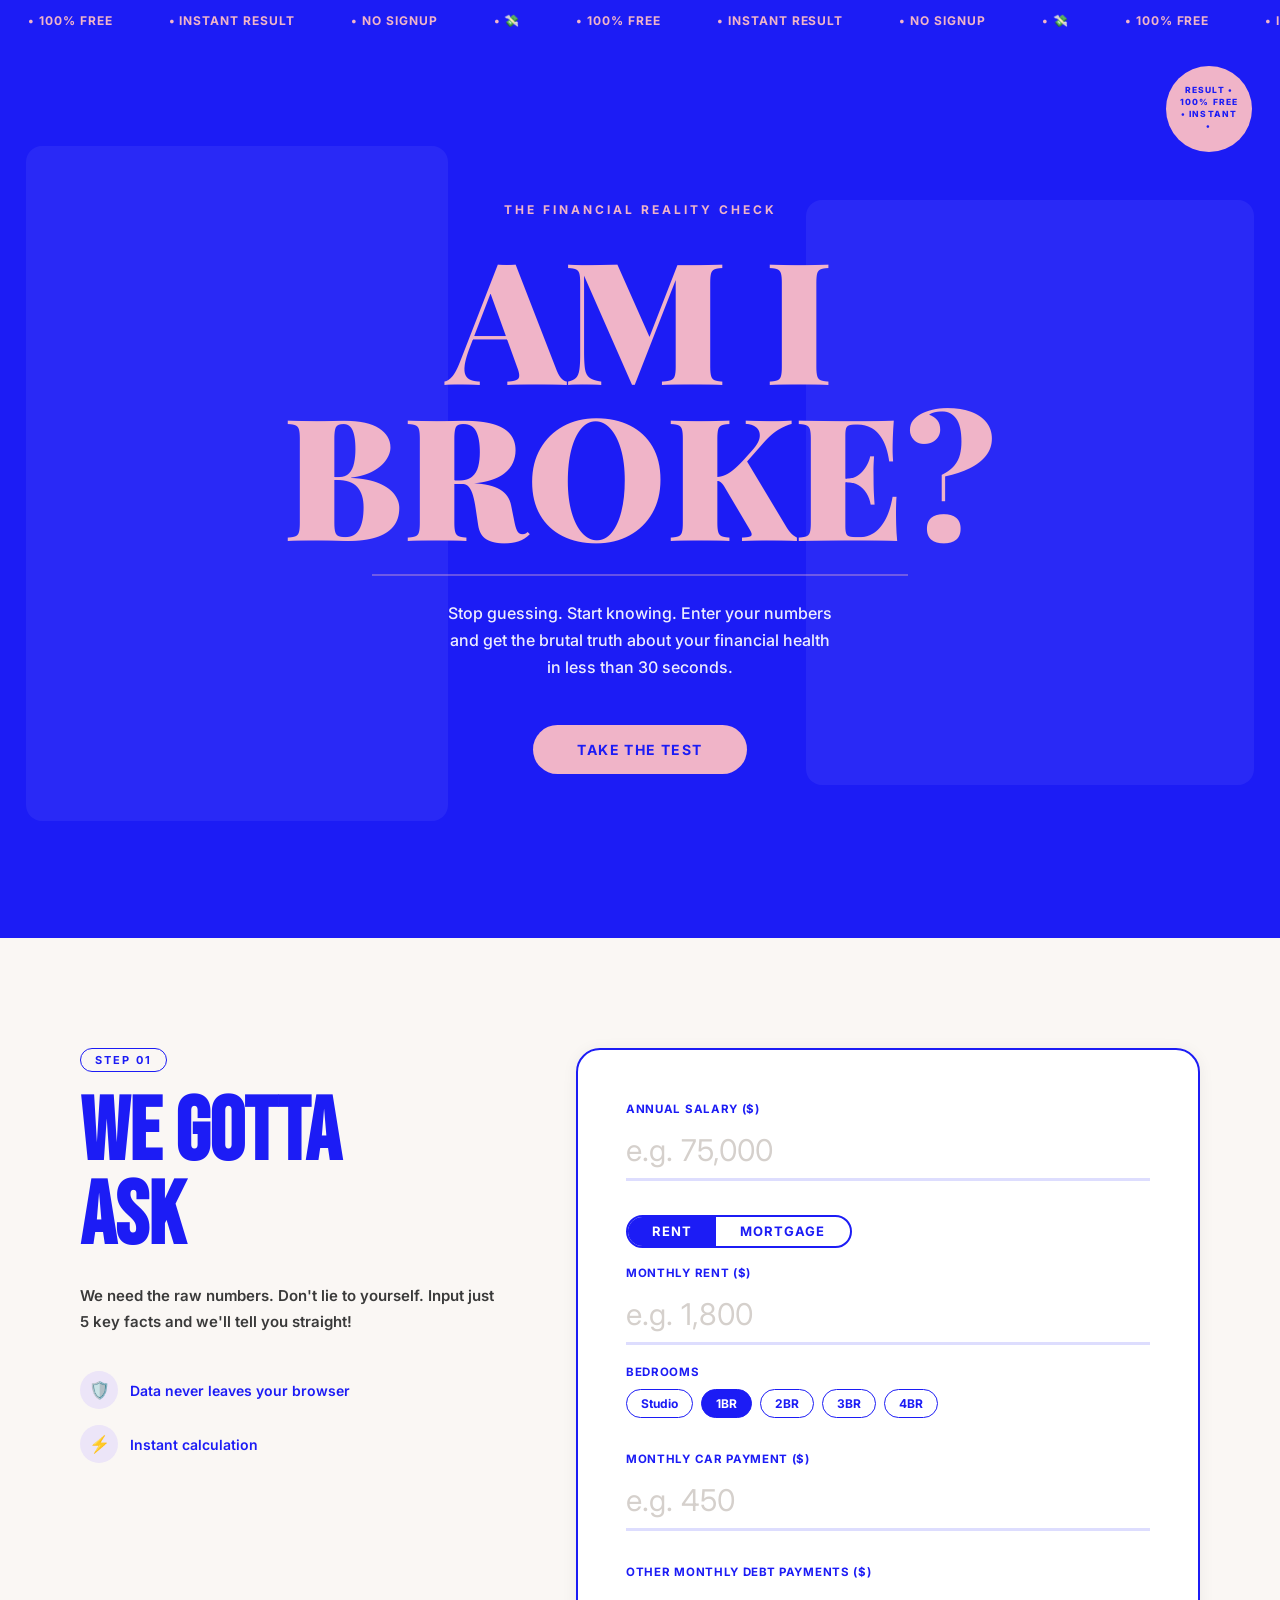
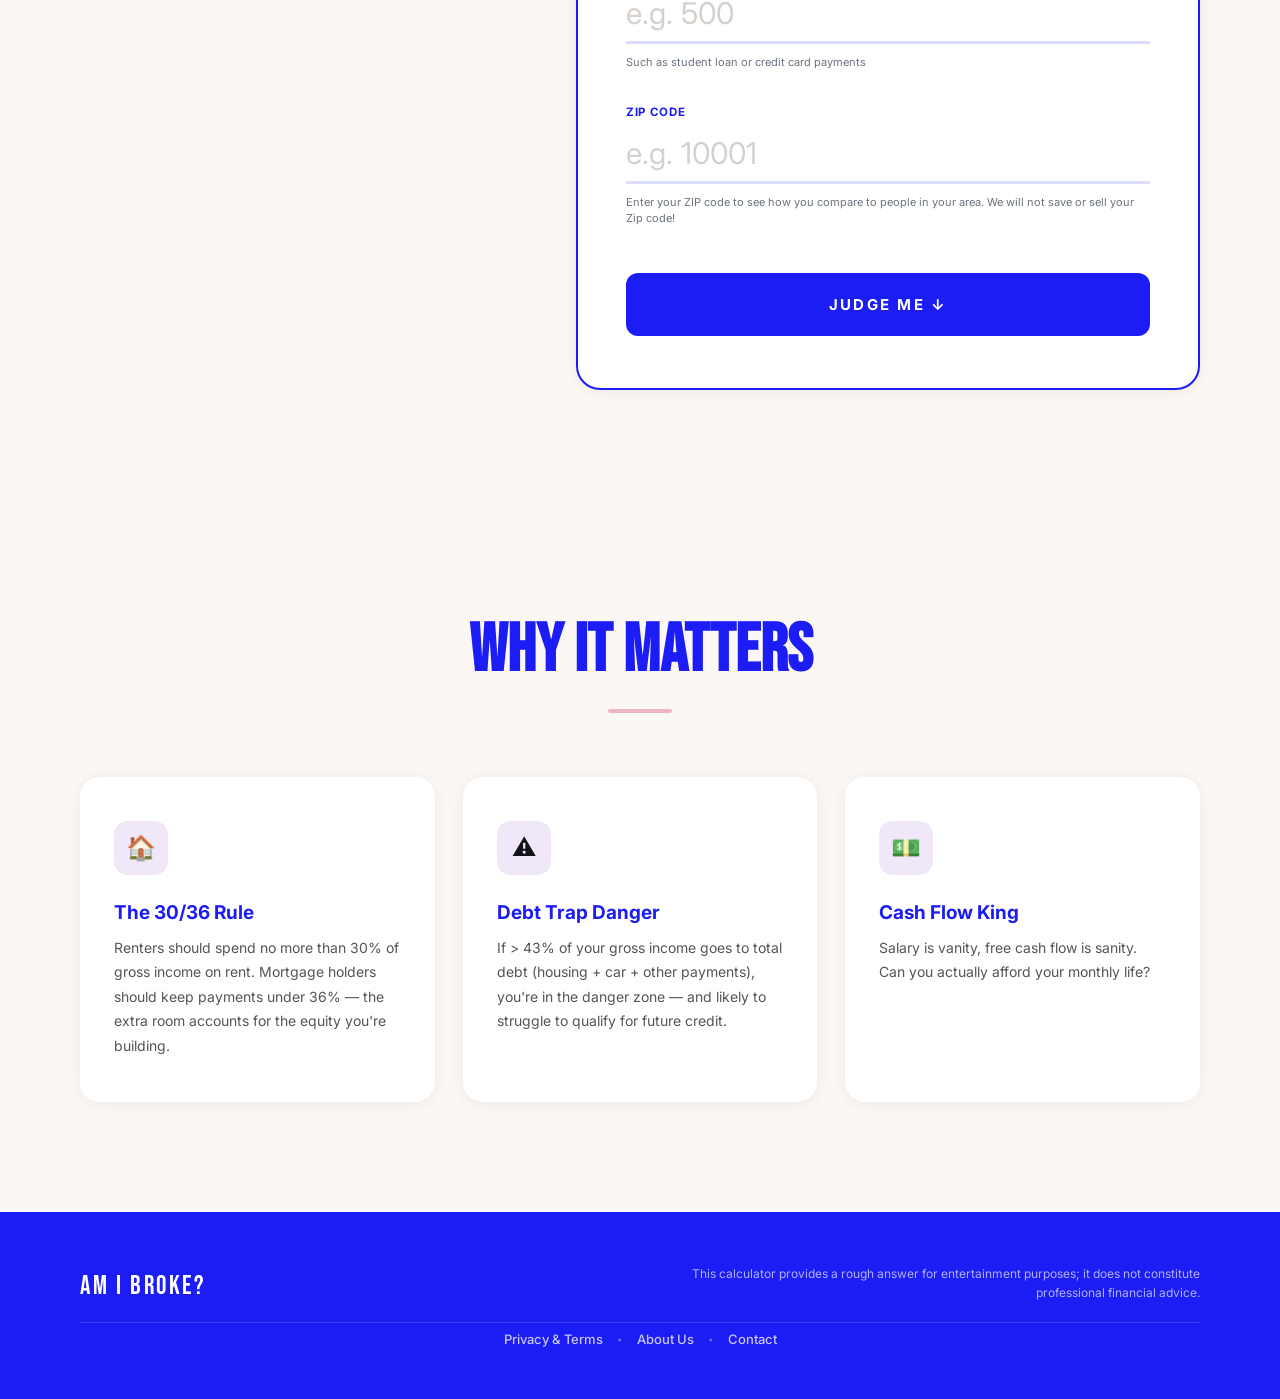
==== index.html @ ebcf1dd7 "V9_03.18.26 Add car payment insight card for users failing the 43% total debt rule. Shows a stacked " ====
<!DOCTYPE html>
<html lang="en">
<head>
  <meta charset="UTF-8">
  <meta name="viewport" content="width=device-width, initial-scale=1.0">
  <title>Home | Am I Broke?</title>
  <meta name="description" content="Stop guessing. Start knowing. Enter your numbers and get the brutal truth about your financial health in less than 30 seconds.">
  <link rel="stylesheet" href="css/style.css?v=9">
</head>
<body>

  <!-- ── Ticker ── -->
  <div class="ticker" aria-hidden="true">
    <div class="ticker-track">
      <span>• 100% FREE</span><span>• INSTANT RESULT</span><span>• NO SIGNUP</span><span>• 💸</span>
      <span>• 100% FREE</span><span>• INSTANT RESULT</span><span>• NO SIGNUP</span><span>• 💸</span>
      <span>• 100% FREE</span><span>• INSTANT RESULT</span><span>• NO SIGNUP</span><span>• 💸</span>
      <span>• 100% FREE</span><span>• INSTANT RESULT</span><span>• NO SIGNUP</span><span>• 💸</span>
    </div>
  </div>

  <!-- ── Hero ── -->
  <section class="hero">
    <div class="hero-panel hero-panel--left"  aria-hidden="true"></div>
    <div class="hero-panel hero-panel--right" aria-hidden="true"></div>
    <div class="hero-badge" aria-hidden="true">RESULT • 100% FREE • INSTANT •</div>

    <div class="hero-content">
      <p class="hero-eyebrow">The Financial Reality Check</p>
      <h1 class="hero-title">AM I<br>BROKE?</h1>
      <hr class="hero-divider">
      <p class="hero-tagline">
        Stop guessing. Start knowing. Enter your numbers<br>
        and get the brutal truth about your financial health<br>
        in less than 30 seconds.
      </p>
      <a href="#calculator" class="btn btn-hero">TAKE THE TEST</a>
    </div>
  </section>

  <!-- ── Calculator ── -->
  <section class="calculator-section" id="calculator">
    <div class="calculator-grid">

      <!-- Left: info -->
      <div class="calculator-info">
        <span class="step-label">STEP 01</span>
        <h2 class="section-title">WE GOTTA<br>ASK</h2>
        <p class="section-body">
          We need the raw numbers. Don't lie to yourself.
          Input just 5 key facts and we'll tell you straight!
        </p>
        <ul class="trust-list">
          <li>
            <span class="trust-icon">🛡️</span>
            <span>Data never leaves your browser</span>
          </li>
          <li>
            <span class="trust-icon">⚡</span>
            <span>Instant calculation</span>
          </li>
        </ul>
      </div>

      <!-- Right: form -->
      <div class="calculator-form-wrapper">
        <form id="broke-form" class="calculator-form" novalidate>

          <div class="form-group">
            <label for="salary">Annual Salary ($)</label>
            <input type="text" id="salary" placeholder="e.g. 75,000" inputmode="numeric" autocomplete="off">
          </div>

          <div class="form-group">
            <div class="housing-toggle" role="group" aria-label="Housing type">
              <button type="button" class="housing-toggle__btn housing-toggle__btn--active" data-type="rent">RENT</button>
              <button type="button" class="housing-toggle__btn" data-type="mortgage">MORTGAGE</button>
            </div>
            <label for="housing" id="housing-label">Monthly Rent ($)</label>
            <input type="text" id="housing" placeholder="e.g. 1,800" inputmode="numeric" autocomplete="off">
            <div class="bedroom-select" id="bedroom-select">
              <label class="bedroom-select__label">Bedrooms</label>
              <div class="bedroom-select__options">
                <button type="button" class="br-btn" data-br="br0">Studio</button>
                <button type="button" class="br-btn br-btn--active" data-br="br1">1BR</button>
                <button type="button" class="br-btn" data-br="br2">2BR</button>
                <button type="button" class="br-btn" data-br="br3">3BR</button>
                <button type="button" class="br-btn" data-br="br4">4BR</button>
              </div>
            </div>
          </div>

          <div class="form-group">
            <label for="carPayment">Monthly Car Payment ($)</label>
            <input type="text" id="carPayment" placeholder="e.g. 450" inputmode="numeric" autocomplete="off">
          </div>

          <div class="form-group">
            <label for="debt">Other Monthly Debt Payments ($)</label>
            <input type="text" id="debt" placeholder="e.g. 500" inputmode="numeric" autocomplete="off">
            <p class="form-hint">Such as student loan or credit card payments</p>
          </div>

          <div class="form-group">
            <label for="zipCode">ZIP Code</label>
            <input type="text" id="zipCode" placeholder="e.g. 10001" inputmode="numeric" maxlength="5" autocomplete="off">
            <p class="form-hint">Enter your ZIP code to see how you compare to people in your area. We will not save or sell your Zip code!</p>
          </div>

          <button type="submit" class="btn btn-judge">JUDGE ME ↓</button>
        </form>
      </div>

    </div>
  </section>

  <!-- ── Results (injected by calculator.js) ── -->
  <section class="results-section" id="results" hidden></section>

  <!-- ── Why It Matters ── -->
  <section class="why-section">
    <h2 class="why-title">WHY IT MATTERS</h2>
    <div class="why-accent"></div>
    <div class="why-grid">

      <div class="why-card">
        <div class="why-icon">🏠</div>
        <h3>The 30/36 Rule</h3>
        <p>Renters should spend no more than 30% of gross income on rent. Mortgage holders should keep payments under 36% — the extra room accounts for the equity you're building.</p>
      </div>

      <div class="why-card">
        <div class="why-icon">⚠️</div>
        <h3>Debt Trap Danger</h3>
        <p>If &gt; 43% of your gross income goes to total debt (housing + car + other payments), you're in the danger zone — and likely to struggle to qualify for future credit.</p>
      </div>

      <div class="why-card">
        <div class="why-icon">💵</div>
        <h3>Cash Flow King</h3>
        <p>Salary is vanity, free cash flow is sanity. Can you actually afford your monthly life?</p>
      </div>

    </div>
  </section>

  <!-- ── Footer ── -->
  <footer class="footer">
    <div class="footer-inner">
      <div class="footer-logo">AM I BROKE?</div>
      <p class="footer-disclaimer">This calculator provides a rough answer for entertainment purposes; it does not constitute professional financial advice.</p>
      <nav class="footer-nav">
        <a href="privacy.html">Privacy &amp; Terms</a>
        <span class="dot">•</span>
        <a href="about.html">About Us</a>
        <span class="dot">•</span>
        <a href="contact.html">Contact</a>
      </nav>
    </div>
  </footer>

  <script src="js/calculator.js?v=9"></script>
</body>
</html>
---- css/style.css ----
/* ============================================
   AM I BROKE? — Stylesheet
   ============================================ */

@import url('https://fonts.googleapis.com/css2?family=Bebas+Neue&family=Playfair+Display:wght@700;900&family=Inter:wght@400;500;600;700&display=swap');

/* ---- Variables ---- */
:root {
  --blue: #1C1CF5;
  --cream: #FAF7F4;
  --pink: #F0B4C8;
  --white: #ffffff;
  --dark: #111118;
  --gray: #6B7280;
  --card-shadow: 0 2px 16px rgba(0, 0, 0, 0.06);
}

/* ---- Reset ---- */
*, *::before, *::after {
  box-sizing: border-box;
  margin: 0;
  padding: 0;
}

html {
  scroll-behavior: smooth;
}

body {
  font-family: 'Inter', sans-serif;
  background: var(--cream);
  color: var(--dark);
  overflow-x: hidden;
}

/* ============================================
   TICKER
   ============================================ */
.ticker {
  background: var(--blue);
  color: var(--pink);
  padding: 9px 0;
  overflow: hidden;
  white-space: nowrap;
}

.ticker-track {
  display: inline-flex;
  gap: 0;
  animation: ticker-scroll 24s linear infinite;
}

.ticker-track span {
  font-size: 12px;
  font-weight: 700;
  letter-spacing: 0.08em;
  padding: 0 28px;
}

@keyframes ticker-scroll {
  from { transform: translateX(0); }
  to   { transform: translateX(-50%); }
}

/* ============================================
   HERO
   ============================================ */
.hero {
  background: var(--blue);
  min-height: 100vh;
  display: flex;
  align-items: center;
  justify-content: center;
  position: relative;
  overflow: hidden;
  padding: 80px 40px;
}

/* Decorative blue panels (mimicking the original's photo overlays) */
.hero-panel {
  position: absolute;
  border-radius: 16px;
  background: rgba(255, 255, 255, 0.06);
  pointer-events: none;
}
.hero-panel--left  { width: 33%; height: 75%; left: 2%;  top: 12%; }
.hero-panel--right { width: 35%; height: 65%; right: 2%; top: 18%; }

/* Spinning badge */
.hero-badge {
  position: absolute;
  top: 28px;
  right: 28px;
  width: 86px;
  height: 86px;
  border-radius: 50%;
  background: var(--pink);
  color: var(--blue);
  font-size: 8.5px;
  font-weight: 800;
  letter-spacing: 0.12em;
  text-align: center;
  display: flex;
  align-items: center;
  justify-content: center;
  padding: 12px;
  line-height: 1.4;
  animation: badge-spin 14s linear infinite;
  z-index: 2;
}

@keyframes badge-spin {
  from { transform: rotate(0deg); }
  to   { transform: rotate(360deg); }
}

.hero-content {
  text-align: center;
  position: relative;
  z-index: 1;
  max-width: 720px;
}

.hero-eyebrow {
  color: var(--pink);
  font-size: 12px;
  font-weight: 700;
  letter-spacing: 0.25em;
  text-transform: uppercase;
  margin-bottom: 20px;
}

.hero-title {
  font-family: 'Playfair Display', serif;
  font-size: clamp(90px, 16vw, 170px);
  font-weight: 900;
  color: var(--pink);
  line-height: 0.92;
  margin-bottom: 24px;
}

.hero-divider {
  border: none;
  border-top: 2px solid rgba(240, 180, 200, 0.35);
  margin: 24px auto;
  width: 75%;
}

.hero-tagline {
  color: rgba(255, 255, 255, 0.92);
  font-size: 16px;
  font-weight: 500;
  line-height: 1.7;
  margin-bottom: 44px;
}

/* ============================================
   BUTTONS
   ============================================ */
.btn {
  display: inline-block;
  padding: 16px 44px;
  border-radius: 50px;
  font-family: 'Inter', sans-serif;
  font-weight: 700;
  font-size: 14px;
  letter-spacing: 0.1em;
  text-decoration: none;
  cursor: pointer;
  border: none;
  transition: opacity 0.2s ease, transform 0.15s ease;
}

.btn:hover {
  opacity: 0.88;
  transform: translateY(-2px);
}

.btn-hero {
  background: var(--pink);
  color: var(--blue);
}

.btn-judge {
  background: var(--blue);
  color: var(--white);
  width: 100%;
  padding: 22px;
  font-size: 15px;
  border-radius: 12px;
  letter-spacing: 0.15em;
  margin-top: 12px;
  display: block;
  text-align: center;
}

/* ============================================
   CALCULATOR SECTION
   ============================================ */
.calculator-section {
  background: var(--cream);
  padding: 110px 60px;
}

.calculator-grid {
  max-width: 1120px;
  margin: 0 auto;
  display: grid;
  grid-template-columns: 1fr 1.5fr;
  gap: 80px;
  align-items: start;
}

/* Left info panel */
.step-label {
  display: inline-block;
  border: 1.5px solid var(--blue);
  color: var(--blue);
  font-size: 11px;
  font-weight: 700;
  letter-spacing: 0.18em;
  padding: 4px 14px;
  border-radius: 20px;
  margin-bottom: 20px;
}

.section-title {
  font-family: 'Bebas Neue', sans-serif;
  font-size: clamp(52px, 7.5vw, 88px);
  color: var(--blue);
  line-height: 0.96;
  margin-bottom: 22px;
}

.section-body {
  font-size: 15px;
  line-height: 1.75;
  color: #3a3a3a;
  font-weight: 600;
  margin-bottom: 36px;
}

.trust-list {
  list-style: none;
  display: flex;
  flex-direction: column;
  gap: 16px;
}

.trust-list li {
  display: flex;
  align-items: center;
  gap: 12px;
  font-size: 14px;
  font-weight: 600;
  color: var(--blue);
}

.trust-icon {
  width: 38px;
  height: 38px;
  background: #ece5f8;
  border-radius: 50%;
  display: flex;
  align-items: center;
  justify-content: center;
  font-size: 17px;
  flex-shrink: 0;
}

/* Right form card */
.calculator-form-wrapper {
  background: var(--white);
  border-radius: 24px;
  border: 2px solid var(--blue);
  padding: 52px 48px;
  box-shadow: var(--card-shadow);
}

.calculator-form {
  display: flex;
  flex-direction: column;
  gap: 34px;
}

.form-group {
  display: flex;
  flex-direction: column;
  gap: 6px;
}

.form-group label {
  font-size: 11.5px;
  font-weight: 700;
  color: var(--blue);
  letter-spacing: 0.06em;
  text-transform: uppercase;
}

.form-group input {
  background: transparent;
  border: none;
  border-bottom: 3px solid rgba(28, 28, 245, 0.15);
  padding: 10px 0;
  font-size: 30px;
  font-weight: 700;
  color: var(--dark);
  font-family: 'Inter', sans-serif;
  outline: none;
  transition: border-color 0.2s;
  width: 100%;
}

.form-group input:focus {
  border-bottom-color: var(--blue);
}

.form-group input::placeholder {
  color: #D5D0CC;
  font-weight: 400;
}

.form-hint {
  font-size: 11px;
  color: var(--gray);
  line-height: 1.5;
  margin-top: 4px;
}

.form-row {
  display: grid;
  grid-template-columns: 1fr auto;
  gap: 28px;
  align-items: start;
}

.form-group--narrow input {
  width: 130px;
}

/* ---- Housing type pill toggle ---- */
.housing-toggle {
  display: flex;
  border: 2px solid var(--blue);
  border-radius: 50px;
  overflow: hidden;
  width: fit-content;
  margin-bottom: 12px;
}

.housing-toggle__btn {
  padding: 8px 24px;
  font-family: 'Inter', sans-serif;
  font-weight: 700;
  font-size: 13px;
  letter-spacing: 0.08em;
  cursor: pointer;
  border: none;
  background: transparent;
  color: var(--blue);
  transition: background 0.2s ease, color 0.2s ease;
  line-height: 1;
}

.housing-toggle__btn--active {
  background: var(--blue);
  color: var(--white);
}

.housing-toggle__btn:not(.housing-toggle__btn--active):hover {
  background: rgba(28, 28, 245, 0.07);
}

/* ---- Bedroom selector (renter-only) ---- */
.bedroom-select {
  margin-top: 14px;
}

.bedroom-select[hidden] {
  display: none;
}

.bedroom-select__label {
  display: block;
  font-size: 11.5px;
  font-weight: 700;
  color: var(--blue);
  text-transform: uppercase;
  letter-spacing: 0.06em;
  margin-bottom: 10px;
}

.bedroom-select__options {
  display: flex;
  gap: 8px;
  flex-wrap: wrap;
}

.br-btn {
  padding: 6px 14px;
  border: 1.5px solid var(--blue);
  border-radius: 20px;
  background: transparent;
  color: var(--blue);
  font-family: 'Inter', sans-serif;
  font-size: 12px;
  font-weight: 700;
  cursor: pointer;
  transition: background 0.2s, color 0.2s;
}

.br-btn--active {
  background: var(--blue);
  color: var(--white);
}

.br-btn:not(.br-btn--active):hover {
  background: rgba(28, 28, 245, 0.07);
}

/* ============================================
   RESULTS SECTION
   ============================================ */
.results-section {
  background: var(--cream);
  padding: 80px 60px 100px;
}

.results-section[hidden] {
  display: none;
}

.results-inner {
  max-width: 780px;
  margin: 0 auto;
  display: flex;
  flex-direction: column;
  align-items: center;
  gap: 48px;
}

/* ---- Loading state ---- */
.results-loading {
  text-align: center;
  padding: 40px 0;
}

.results-loading__icon {
  font-size: 56px;
  animation: loading-bounce 0.9s ease-in-out infinite alternate;
  display: block;
  margin-bottom: 24px;
}

@keyframes loading-bounce {
  from { transform: translateY(0); }
  to   { transform: translateY(-14px); }
}

.results-loading__title {
  font-family: 'Bebas Neue', sans-serif;
  font-size: clamp(36px, 6vw, 56px);
  color: var(--blue);
  margin-bottom: 10px;
}

.results-loading__subtitle {
  font-size: 15px;
  color: var(--gray);
  font-weight: 500;
}

/* ---- Verdict ---- */
.verdict {
  width: 100%;
  border-radius: 24px;
  padding: 52px 48px;
  text-align: center;
  border: 3px solid transparent;
}

.verdict--great {
  background: #e8faf0;
  border-color: #22c55e;
}

.verdict--okay {
  background: #fffbeb;
  border-color: #f59e0b;
}

.verdict--broke {
  background: #fef2f2;
  border-color: #ef4444;
}

.verdict__eyebrow {
  font-size: 11px;
  font-weight: 700;
  letter-spacing: 0.2em;
  text-transform: uppercase;
  margin-bottom: 14px;
  opacity: 0.6;
  color: var(--dark);
}

.verdict__title {
  font-family: 'Bebas Neue', sans-serif;
  font-size: clamp(60px, 12vw, 110px);
  line-height: 0.95;
  margin-bottom: 16px;
}

.verdict--great .verdict__title { color: #16a34a; }
.verdict--okay  .verdict__title { color: #d97706; }
.verdict--broke .verdict__title { color: #dc2626; }

.verdict__tagline {
  font-size: 16px;
  font-weight: 600;
  color: #444;
  line-height: 1.5;
}

/* ---- Test cards ---- */
.result-tests {
  width: 100%;
  display: flex;
  flex-direction: column;
  gap: 14px;
}

.result-test {
  display: grid;
  grid-template-columns: auto 1fr auto;
  align-items: center;
  gap: 16px;
  background: var(--white);
  border-radius: 14px;
  padding: 20px 24px;
  border: 2px solid transparent;
  box-shadow: var(--card-shadow);
}

.result-test--pass { border-color: #bbf7d0; }
.result-test--fail { border-color: #fecaca; }

.result-test__icon {
  font-size: 22px;
  line-height: 1;
}

.result-test__label {
  font-size: 15px;
  font-weight: 700;
  color: var(--dark);
  margin-bottom: 2px;
}

.result-test__rule {
  font-size: 12px;
  color: var(--gray);
  font-weight: 500;
}

.result-test__actual {
  font-size: 20px;
  font-weight: 800;
  font-family: 'Inter', sans-serif;
  white-space: nowrap;
}

.result-test__actual--pass { color: #16a34a; }
.result-test__actual--fail { color: #dc2626; }

/* ---- Summary stats ---- */
.result-stats {
  width: 100%;
  display: grid;
  grid-template-columns: repeat(3, 1fr);
  gap: 16px;
}

.stat {
  background: var(--white);
  border-radius: 16px;
  padding: 24px 20px;
  text-align: center;
  box-shadow: var(--card-shadow);
  display: flex;
  flex-direction: column;
  gap: 8px;
}

.stat__label {
  font-size: 11px;
  font-weight: 700;
  color: var(--gray);
  text-transform: uppercase;
  letter-spacing: 0.06em;
}

.stat__value {
  font-size: 22px;
  font-weight: 800;
  color: var(--dark);
}

.stat--positive .stat__value { color: #16a34a; }
.stat--negative .stat__value { color: #dc2626; }

/* ---- Rent insight card + chart ---- */
.rent-insight {
  width: 100%;
  background: #eef2ff;
  border: 2px solid var(--blue);
  border-radius: 16px;
  padding: 28px 32px;
}

.rent-insight__label {
  font-size: 11px;
  font-weight: 700;
  color: var(--blue);
  letter-spacing: 0.15em;
  text-transform: uppercase;
  margin-bottom: 20px;
}

/* Chart layout — stacked bars */
.rent-chart {
  display: flex;
  flex-direction: column;
  gap: 14px;
}

/* Each bar row: label | track | amount */
.rent-chart__row {
  display: grid;
  grid-template-columns: 120px 1fr auto;
  align-items: center;
  gap: 14px;
}

.rent-chart__row-label {
  font-size: 12px;
  font-weight: 700;
  color: var(--gray);
  text-transform: uppercase;
  letter-spacing: 0.04em;
  white-space: nowrap;
}

.rent-chart__row-amount {
  font-size: 18px;
  font-weight: 800;
  color: var(--dark);
  min-width: 80px;
  text-align: right;
}

.rent-chart__row-amount--over  { color: #dc2626; }
.rent-chart__row-amount--under { color: #16a34a; }

/* Track */
.rent-chart__track {
  height: 28px;
  background: rgba(28, 28, 245, 0.08);
  border-radius: 14px;
  overflow: hidden;
}

.rent-chart__fill {
  height: 100%;
  border-radius: 14px;
  transition: width 0.7s cubic-bezier(0.4, 0, 0.2, 1);
}

.rent-chart__fill--over  { background: #ef4444; }
.rent-chart__fill--under { background: #16a34a; }
.rent-chart__fill--bench { background: var(--blue); opacity: 0.55; }

/* Footer: context label + badge */
.rent-chart__footer {
  display: flex;
  align-items: center;
  justify-content: space-between;
  margin-top: 2px;
}

.rent-chart__context {
  font-size: 12px;
  font-weight: 600;
  color: var(--gray);
  text-transform: capitalize;
}

.rent-chart__badge {
  font-size: 13px;
  font-weight: 800;
  padding: 5px 14px;
  border-radius: 20px;
  white-space: nowrap;
}

.rent-chart__badge--over  { background: #fee2e2; color: #dc2626; }
.rent-chart__badge--under { background: #dcfce7; color: #16a34a; }

/* ZORI trend line */
.rent-trend {
  display: flex;
  align-items: center;
  gap: 8px;
  margin-top: 16px;
  padding: 10px 14px;
  border-radius: 8px;
  font-size: 13px;
  line-height: 1.5;
  color: var(--dark);
}

.rent-trend--falling { background: #dcfce7; }
.rent-trend--rising  { background: #fef3c7; }
.rent-trend--flat    { background: #f0f4ff; }

.rent-trend__arrow {
  font-size: 18px;
  font-weight: 700;
  flex-shrink: 0;
}

.rent-trend--falling .rent-trend__arrow { color: #16a34a; }
.rent-trend--rising  .rent-trend__arrow { color: #d97706; }
.rent-trend--flat    .rent-trend__arrow { color: var(--gray); }

/* Overpaying nudge */
.rent-nudge {
  display: flex;
  gap: 14px;
  align-items: flex-start;
  margin-top: 20px;
  padding-top: 20px;
  border-top: 1.5px dashed rgba(28, 28, 245, 0.2);
}

.rent-nudge__icon {
  font-size: 22px;
  flex-shrink: 0;
  line-height: 1;
}

.rent-nudge__title {
  font-size: 14px;
  font-weight: 700;
  color: var(--dark);
  margin-bottom: 6px;
}

.rent-nudge__text {
  font-size: 13px;
  line-height: 1.65;
  color: var(--gray);
}

/* ---- Car payment insight card ---- */
.car-insight {
  background: #fff;
  border: 2px solid rgba(28, 28, 245, 0.12);
  border-radius: 16px;
  padding: 28px 28px 24px;
  margin-top: 24px;
}

.car-insight__label {
  font-size: 13px;
  font-weight: 800;
  letter-spacing: 1.5px;
  text-transform: uppercase;
  color: var(--blue);
  margin-bottom: 20px;
}

.car-chart {
  display: flex;
  flex-direction: column;
  gap: 10px;
}

.car-chart__row {
  display: grid;
  grid-template-columns: 120px 1fr auto;
  align-items: center;
  gap: 12px;
}

.car-chart__row-label {
  font-size: 12px;
  font-weight: 700;
  text-transform: uppercase;
  letter-spacing: 0.5px;
  color: var(--gray);
}

.car-chart__track {
  height: 22px;
  background: rgba(28, 28, 245, 0.08);
  border-radius: 11px;
  overflow: hidden;
}

.car-chart__fill {
  height: 100%;
  border-radius: 11px;
  transition: width 0.7s cubic-bezier(0.4, 0, 0.2, 1);
}

.car-chart__fill--over  { background: #dc2626; }
.car-chart__fill--bench { background: var(--blue); opacity: 0.7; }

.car-chart__row-amount {
  font-size: 15px;
  font-weight: 800;
  min-width: 60px;
  text-align: right;
}

.car-chart__row-amount--over { color: #dc2626; }

.car-chart__footer {
  display: flex;
  justify-content: space-between;
  align-items: center;
  margin-top: 6px;
}

.car-chart__context {
  font-size: 12px;
  color: var(--gray);
  font-weight: 600;
}

.car-chart__badge {
  font-size: 12px;
  font-weight: 800;
  padding: 5px 14px;
  border-radius: 20px;
  white-space: nowrap;
}

.car-chart__badge--over { background: #fee2e2; color: #dc2626; }

.car-nudge {
  display: flex;
  gap: 14px;
  align-items: flex-start;
  margin-top: 20px;
  padding-top: 20px;
  border-top: 1.5px dashed rgba(28, 28, 245, 0.2);
}

.car-nudge__icon {
  font-size: 22px;
  flex-shrink: 0;
  line-height: 1;
}

.car-nudge__title {
  font-size: 14px;
  font-weight: 700;
  color: var(--dark);
  margin-bottom: 6px;
}

.car-nudge__text {
  font-size: 13px;
  line-height: 1.65;
  color: var(--gray);
}

@media (max-width: 600px) {
  .results-section    { padding: 60px 24px; }
  .verdict            { padding: 36px 24px; }
  .result-stats       { grid-template-columns: 1fr; }
  .result-test        { grid-template-columns: auto 1fr auto; gap: 12px; }
}

/* ============================================
   WHY IT MATTERS
   ============================================ */
.why-section {
  background: var(--cream);
  padding: 110px 60px;
  text-align: center;
}

.why-title {
  font-family: 'Bebas Neue', sans-serif;
  font-size: clamp(42px, 6vw, 68px);
  color: var(--blue);
  margin-bottom: 18px;
}

.why-accent {
  width: 64px;
  height: 4px;
  background: var(--pink);
  border-radius: 2px;
  margin: 0 auto 64px;
}

.why-grid {
  max-width: 1120px;
  margin: 0 auto;
  display: grid;
  grid-template-columns: repeat(3, 1fr);
  gap: 28px;
}

.why-card {
  background: var(--white);
  border-radius: 20px;
  padding: 44px 34px;
  text-align: left;
  box-shadow: var(--card-shadow);
}

.why-icon {
  width: 54px;
  height: 54px;
  background: #f0e8f8;
  border-radius: 14px;
  display: flex;
  align-items: center;
  justify-content: center;
  font-size: 24px;
  margin-bottom: 26px;
}

.why-card h3 {
  color: var(--blue);
  font-size: 19px;
  font-weight: 700;
  margin-bottom: 12px;
}

.why-card p {
  font-size: 14px;
  line-height: 1.75;
  color: #555;
}

/* ============================================
   FOOTER
   ============================================ */
.footer {
  background: var(--blue);
  padding: 52px 60px;
}

.footer-inner {
  max-width: 1120px;
  margin: 0 auto;
  display: grid;
  grid-template-columns: 1fr 1fr;
  grid-template-rows: auto auto;
  row-gap: 20px;
}

.footer-logo {
  color: var(--white);
  font-family: 'Bebas Neue', sans-serif;
  font-size: 26px;
  letter-spacing: 0.1em;
  align-self: end;
}

.footer-disclaimer {
  color: rgba(255, 255, 255, 0.65);
  font-size: 12px;
  line-height: 1.6;
  text-align: right;
  align-self: end;
}

.footer-nav {
  display: flex;
  align-items: center;
  gap: 14px;
  grid-column: 1 / -1;
  justify-content: center;
  padding-top: 8px;
  border-top: 1px solid rgba(255,255,255,0.15);
}

.footer-nav a {
  color: rgba(255, 255, 255, 0.75);
  text-decoration: none;
  font-size: 13px;
  font-weight: 500;
  transition: color 0.2s;
}

.footer-nav a:hover {
  color: var(--white);
}

.footer-nav .dot {
  color: rgba(255, 255, 255, 0.35);
  font-size: 10px;
}

/* ============================================
   SECONDARY PAGES (About, Contact, Privacy)
   ============================================ */
.page-hero {
  background: var(--blue);
  padding: 100px 60px 80px;
  text-align: center;
}

.page-hero h1 {
  font-family: 'Bebas Neue', sans-serif;
  font-size: clamp(52px, 8vw, 96px);
  color: var(--pink);
  line-height: 1;
}

.page-hero p {
  color: rgba(255,255,255,0.85);
  font-size: 16px;
  margin-top: 16px;
}

.page-content {
  max-width: 780px;
  margin: 0 auto;
  padding: 80px 40px;
}

.page-content h2 {
  font-family: 'Bebas Neue', sans-serif;
  font-size: 36px;
  color: var(--blue);
  margin: 40px 0 12px;
}

.page-content p,
.page-content li {
  font-size: 15px;
  line-height: 1.8;
  color: #444;
  margin-bottom: 12px;
}

.page-content ul {
  padding-left: 20px;
  margin-bottom: 12px;
}

/* Contact form */
.contact-form {
  display: flex;
  flex-direction: column;
  gap: 24px;
  margin-top: 40px;
}

.contact-form label {
  font-size: 12px;
  font-weight: 700;
  color: var(--blue);
  letter-spacing: 0.08em;
  text-transform: uppercase;
  display: block;
  margin-bottom: 6px;
}

.contact-form input,
.contact-form textarea {
  width: 100%;
  background: var(--white);
  border: 2px solid rgba(28, 28, 245, 0.2);
  border-radius: 10px;
  padding: 14px 16px;
  font-family: 'Inter', sans-serif;
  font-size: 15px;
  color: var(--dark);
  outline: none;
  transition: border-color 0.2s;
}

.contact-form input:focus,
.contact-form textarea:focus {
  border-color: var(--blue);
}

.contact-form textarea {
  min-height: 140px;
  resize: vertical;
}

.btn-submit {
  background: var(--blue);
  color: var(--white);
  padding: 16px 40px;
  border-radius: 50px;
  font-size: 14px;
  letter-spacing: 0.1em;
  align-self: flex-start;
}

/* ============================================
   RESPONSIVE
   ============================================ */
@media (max-width: 900px) {
  .calculator-section { padding: 70px 24px; }
  .calculator-grid    { grid-template-columns: 1fr; gap: 44px; }
  .why-section        { padding: 70px 24px; }
  .why-grid           { grid-template-columns: 1fr; }
  .footer             { padding: 44px 24px; }
  .footer-inner       { grid-template-columns: 1fr; }
  .footer-disclaimer  { text-align: left; }
  .results-section    { padding: 60px 24px; }
}

@media (max-width: 600px) {
  .calculator-form-wrapper { padding: 32px 24px; }
  .hero { padding: 80px 24px; }
  .form-row { grid-template-columns: 1fr; }
  .form-group--narrow input { width: 100%; }
  .page-hero { padding: 80px 24px 60px; }
  .page-content { padding: 60px 24px; }
}
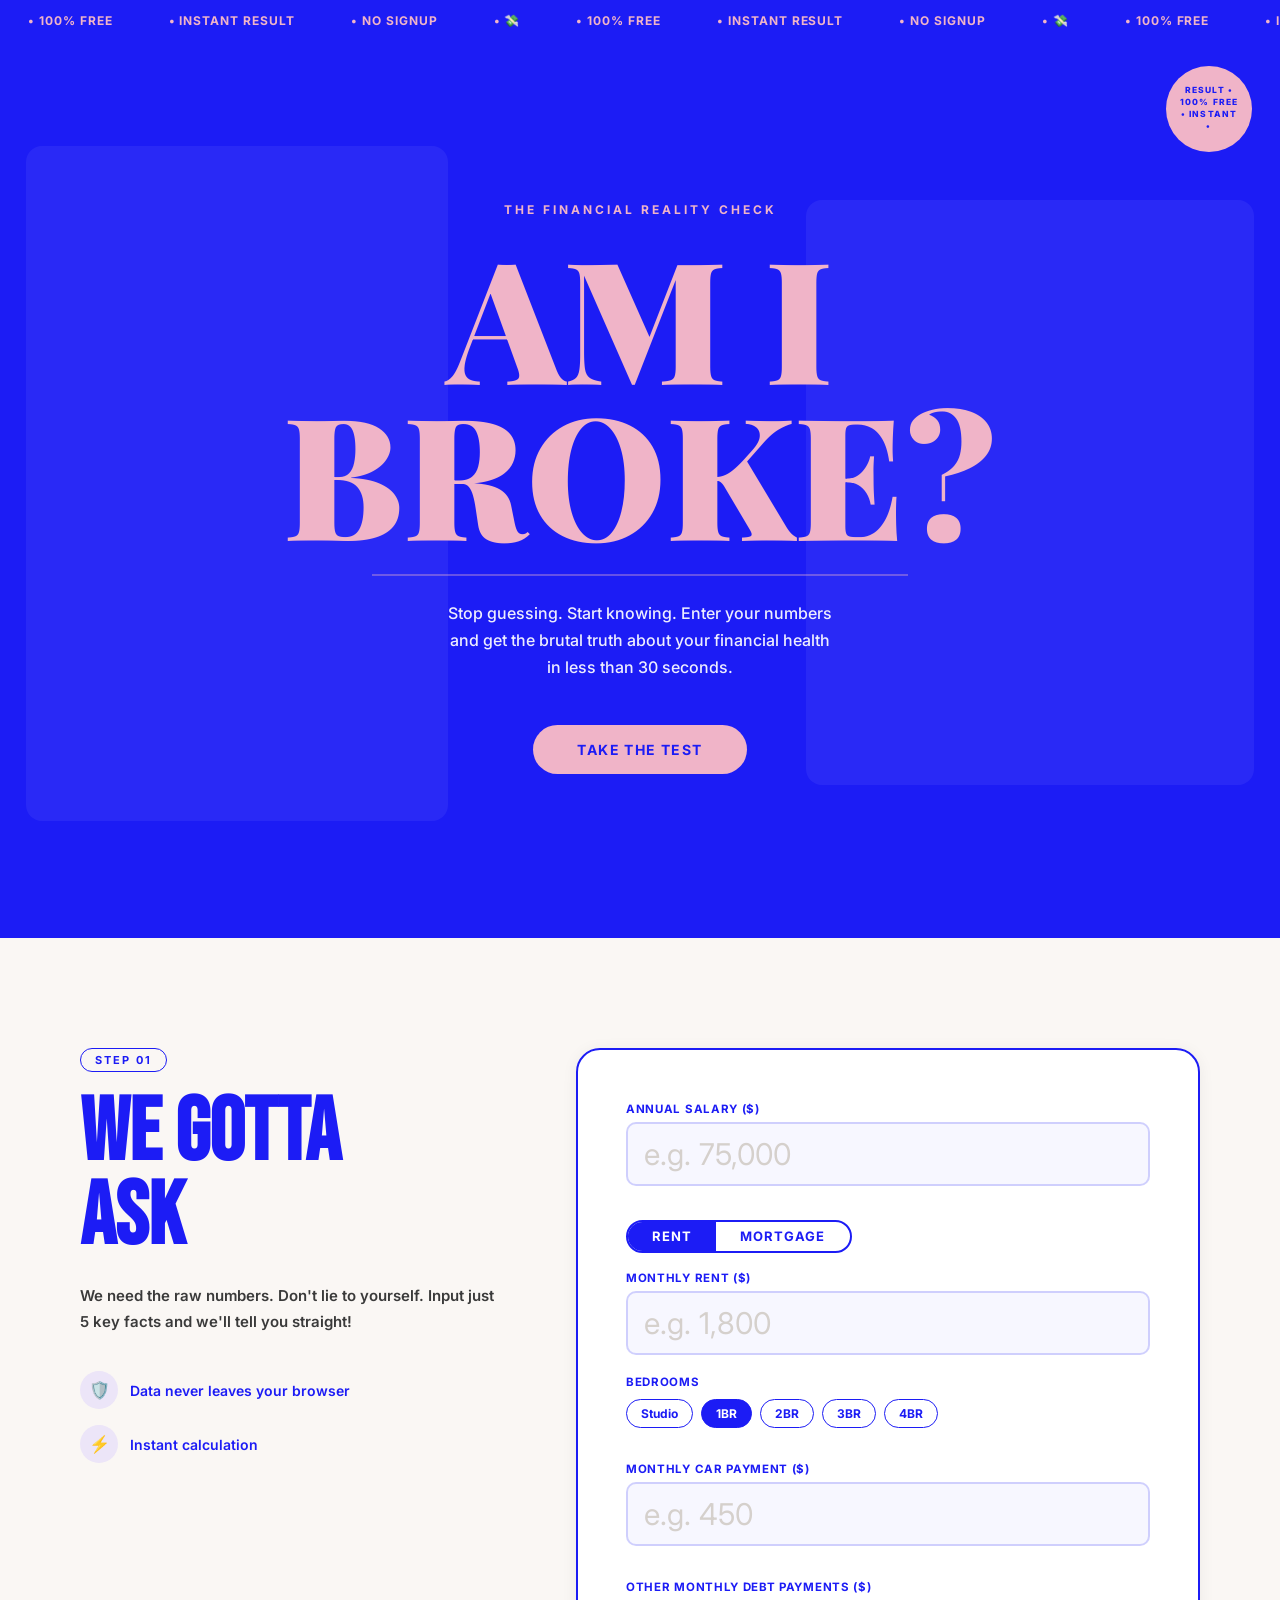
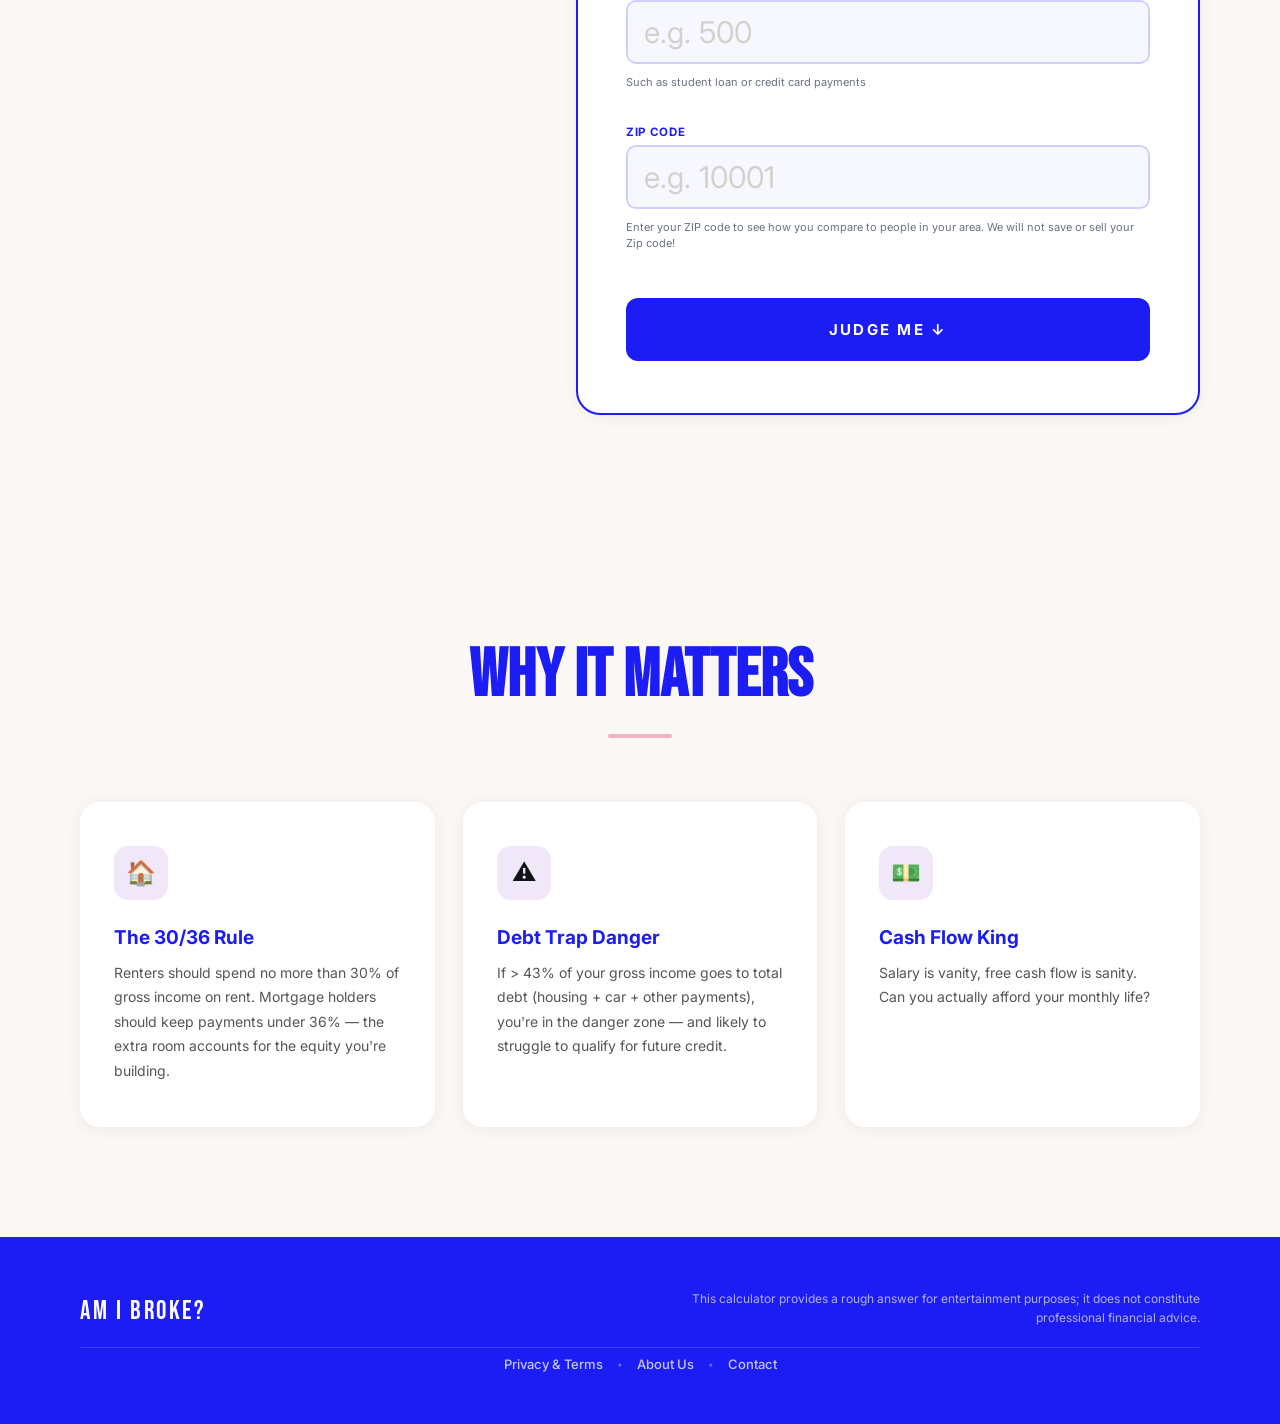
==== commit a85f69f5: "V10_03.18.26 Form styling polish — rounded inputs and animated Judge Me button. Replace bare underli" ====
--- a/index.html
+++ b/index.html
@@ -5,7 +5,7 @@
   <meta name="viewport" content="width=device-width, initial-scale=1.0">
   <title>Home | Am I Broke?</title>
   <meta name="description" content="Stop guessing. Start knowing. Enter your numbers and get the brutal truth about your financial health in less than 30 seconds.">
-  <link rel="stylesheet" href="css/style.css?v=9">
+  <link rel="stylesheet" href="css/style.css?v=10">
 </head>
 <body>
 
--- a/css/style.css
+++ b/css/style.css
@@ -192,6 +192,31 @@
   margin-top: 12px;
   display: block;
   text-align: center;
+  position: relative;
+  overflow: hidden;
+  animation: judge-pulse 2.4s ease-in-out infinite;
+}
+
+@keyframes judge-pulse {
+  0%, 100% { box-shadow: 0 4px 24px rgba(28, 28, 245, 0.35); }
+  50%       { box-shadow: 0 6px 36px rgba(28, 28, 245, 0.55), 0 0 0 8px rgba(28, 28, 245, 0.08); }
+}
+
+.btn-judge::after {
+  content: '';
+  position: absolute;
+  top: -50%;
+  left: -60%;
+  width: 40%;
+  height: 200%;
+  background: linear-gradient(90deg, transparent, rgba(255, 255, 255, 0.22), transparent);
+  transform: skewX(-20deg);
+  animation: judge-shimmer 3s ease-in-out infinite;
+}
+
+@keyframes judge-shimmer {
+  0%   { left: -60%; }
+  100% { left: 130%; }
 }
 
 /* ============================================
@@ -298,21 +323,23 @@
 }
 
 .form-group input {
-  background: transparent;
-  border: none;
-  border-bottom: 3px solid rgba(28, 28, 245, 0.15);
-  padding: 10px 0;
+  background: rgba(28, 28, 245, 0.03);
+  border: 2px solid rgba(28, 28, 245, 0.18);
+  border-radius: 10px;
+  padding: 12px 16px;
   font-size: 30px;
   font-weight: 700;
   color: var(--dark);
   font-family: 'Inter', sans-serif;
   outline: none;
-  transition: border-color 0.2s;
+  transition: border-color 0.2s, box-shadow 0.2s, background 0.2s;
   width: 100%;
 }
 
 .form-group input:focus {
-  border-bottom-color: var(--blue);
+  border-color: var(--blue);
+  background: rgba(28, 28, 245, 0.06);
+  box-shadow: 0 0 0 4px rgba(28, 28, 245, 0.1);
 }
 
 .form-group input::placeholder {
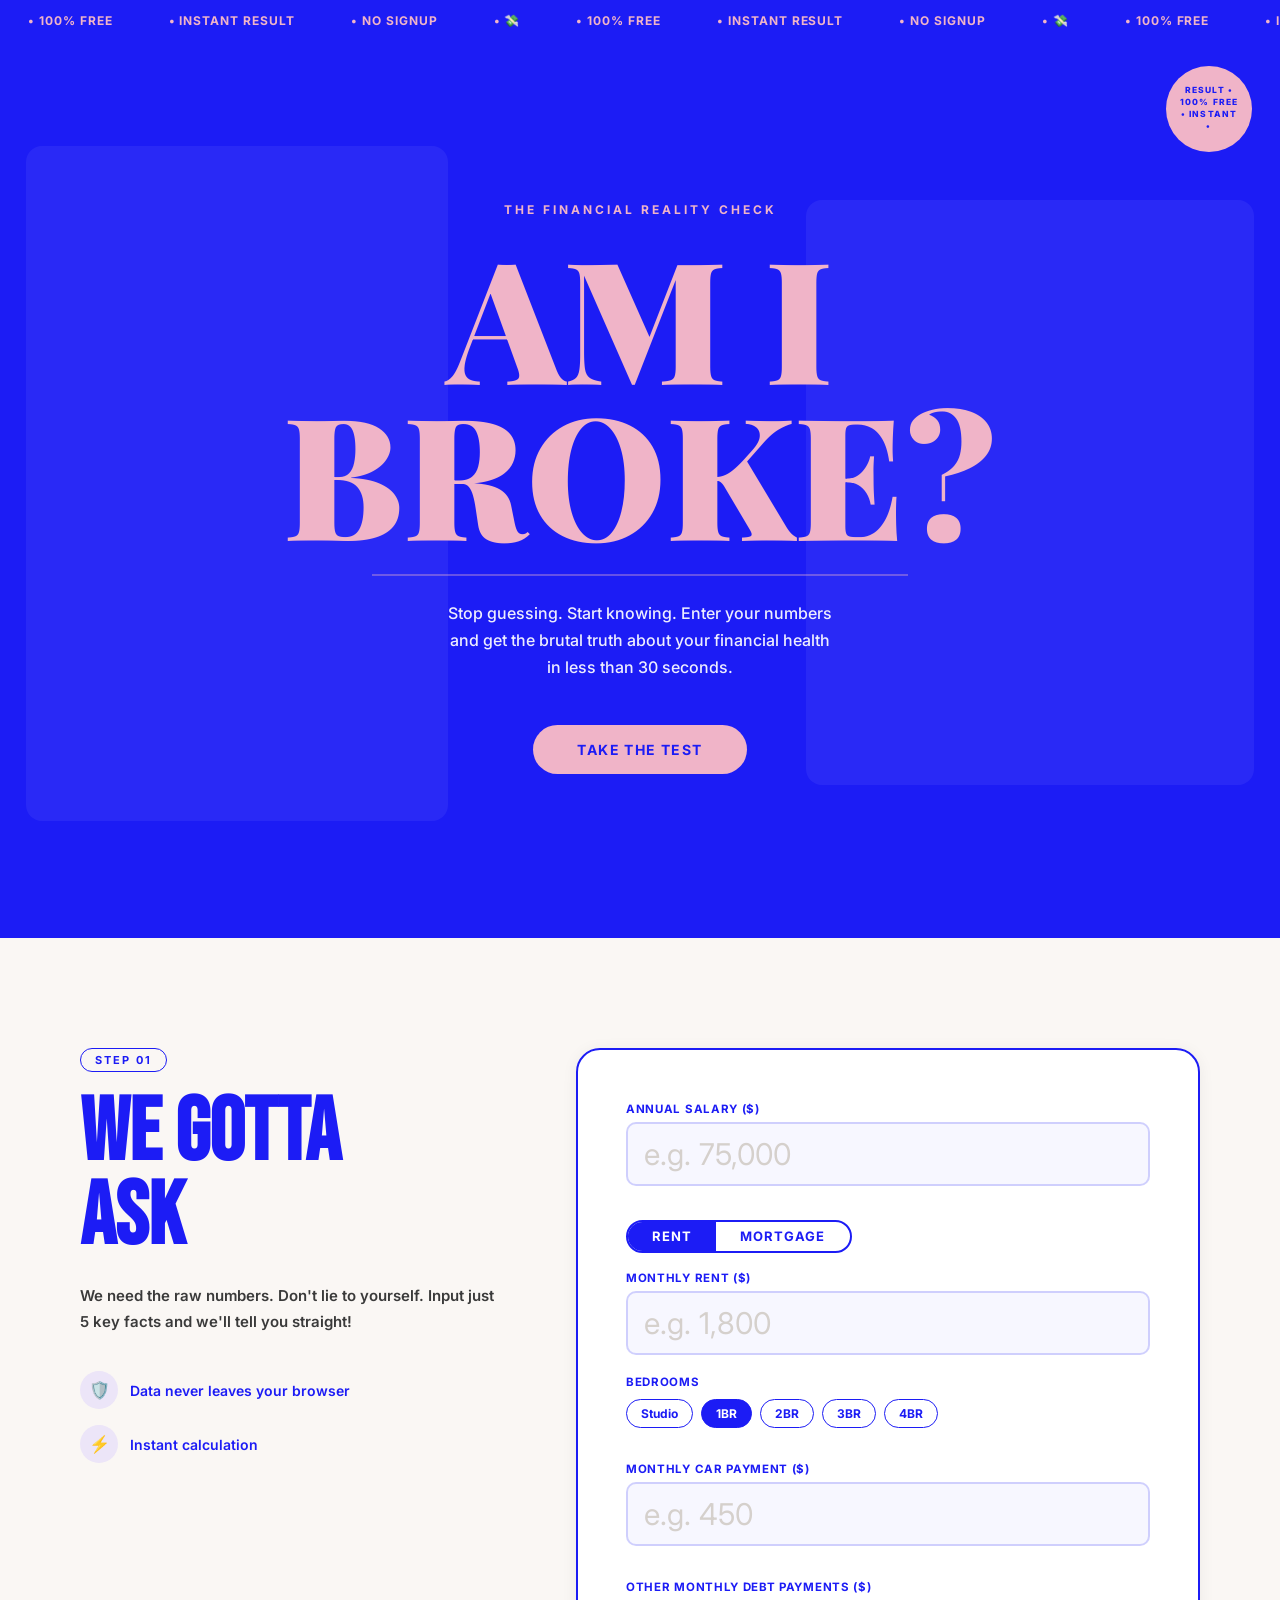
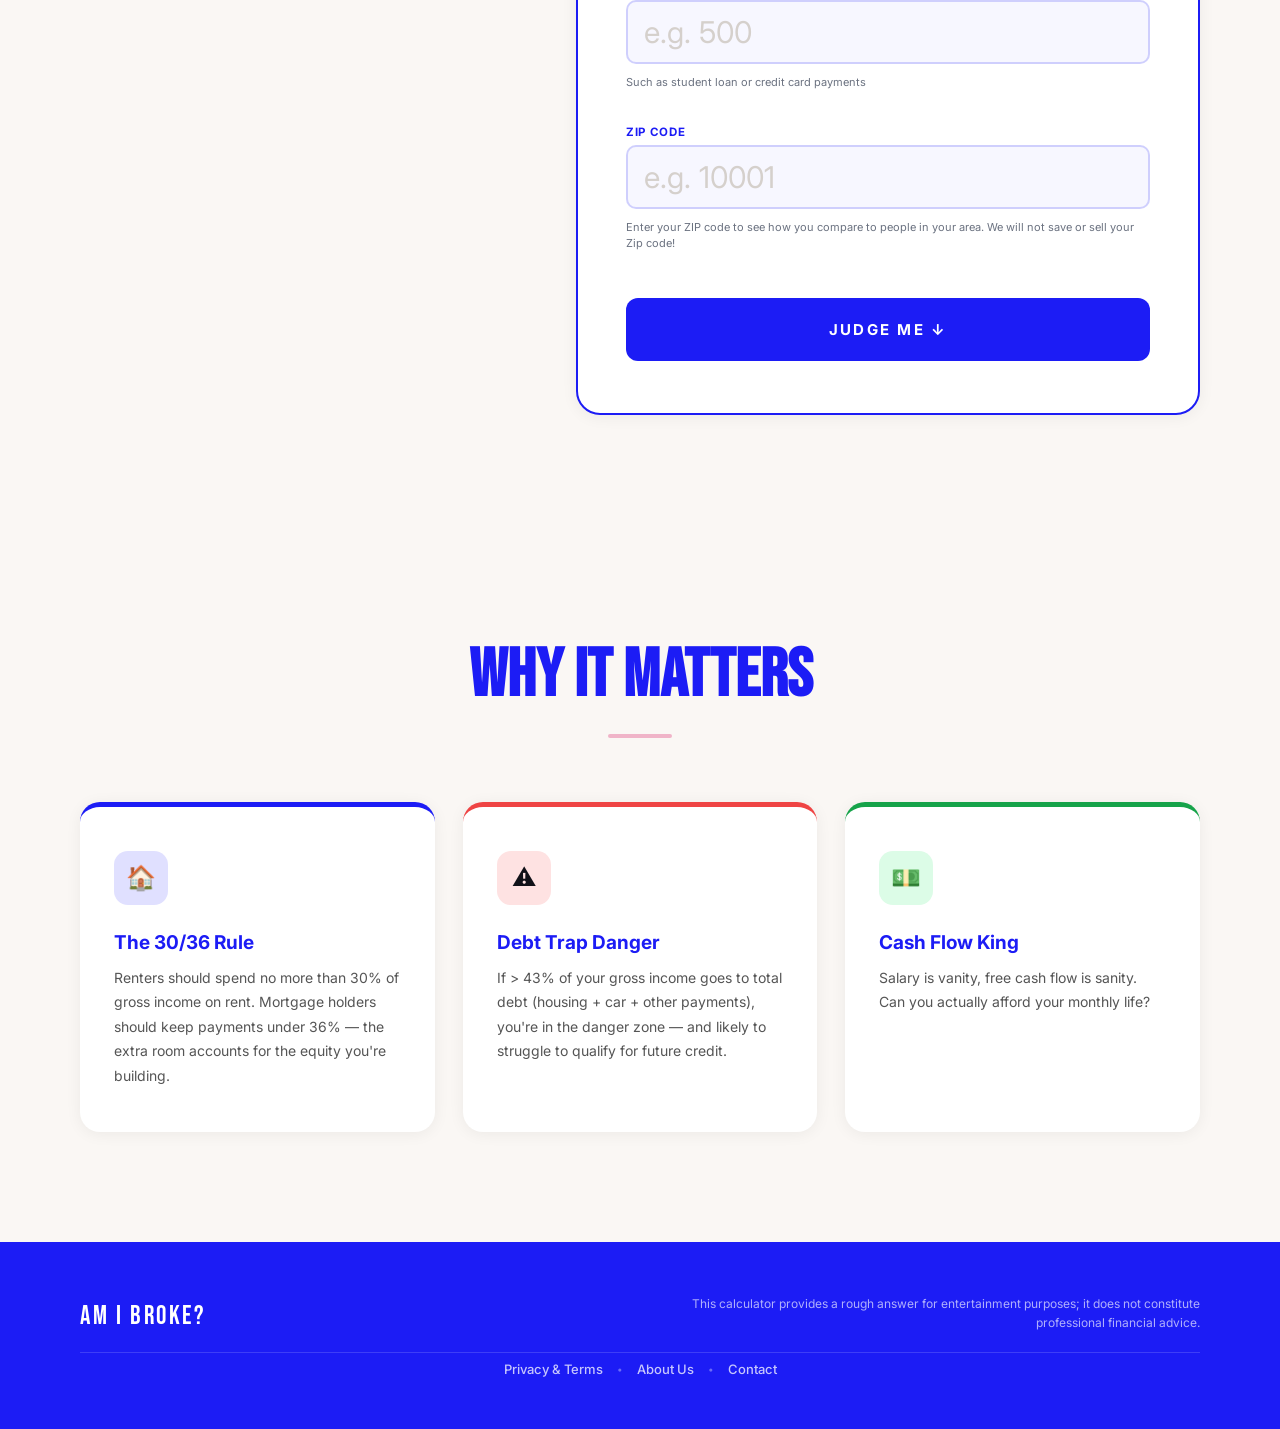
==== commit 095b73a0: "V12_03.18.26 Polish Why It Matters cards with colored borders, icon tints, and hover lift. Add a 5px" ====
--- a/index.html
+++ b/index.html
@@ -5,7 +5,7 @@
   <meta name="viewport" content="width=device-width, initial-scale=1.0">
   <title>Home | Am I Broke?</title>
   <meta name="description" content="Stop guessing. Start knowing. Enter your numbers and get the brutal truth about your financial health in less than 30 seconds.">
-  <link rel="stylesheet" href="css/style.css?v=10">
+  <link rel="stylesheet" href="css/style.css?v=12">
 </head>
 <body>
 
@@ -123,19 +123,19 @@
     <div class="why-accent"></div>
     <div class="why-grid">
 
-      <div class="why-card">
+      <div class="why-card why-card--housing">
         <div class="why-icon">🏠</div>
         <h3>The 30/36 Rule</h3>
         <p>Renters should spend no more than 30% of gross income on rent. Mortgage holders should keep payments under 36% — the extra room accounts for the equity you're building.</p>
       </div>
 
-      <div class="why-card">
+      <div class="why-card why-card--debt">
         <div class="why-icon">⚠️</div>
         <h3>Debt Trap Danger</h3>
         <p>If &gt; 43% of your gross income goes to total debt (housing + car + other payments), you're in the danger zone — and likely to struggle to qualify for future credit.</p>
       </div>
 
-      <div class="why-card">
+      <div class="why-card why-card--cash">
         <div class="why-icon">💵</div>
         <h3>Cash Flow King</h3>
         <p>Salary is vanity, free cash flow is sanity. Can you actually afford your monthly life?</p>
--- a/css/style.css
+++ b/css/style.css
@@ -466,6 +466,32 @@
   gap: 48px;
 }
 
+/* ---- Results entrance animations ---- */
+@keyframes result-slide-up {
+  from { opacity: 0; transform: translateY(32px); }
+  to   { opacity: 1; transform: translateY(0); }
+}
+
+.results-inner .verdict {
+  animation: result-slide-up 0.5s cubic-bezier(0.34, 1.56, 0.64, 1) 0.05s both;
+}
+
+.results-inner .result-tests {
+  animation: result-slide-up 0.5s cubic-bezier(0.34, 1.56, 0.64, 1) 0.2s both;
+}
+
+.results-inner .rent-insight {
+  animation: result-slide-up 0.5s cubic-bezier(0.34, 1.56, 0.64, 1) 0.35s both;
+}
+
+.results-inner .car-insight {
+  animation: result-slide-up 0.5s cubic-bezier(0.34, 1.56, 0.64, 1) 0.35s both;
+}
+
+.results-inner .result-stats {
+  animation: result-slide-up 0.5s cubic-bezier(0.34, 1.56, 0.64, 1) 0.5s both;
+}
+
 /* ---- Loading state ---- */
 .results-loading {
   text-align: center;
@@ -949,12 +975,23 @@
   padding: 44px 34px;
   text-align: left;
   box-shadow: var(--card-shadow);
-}
+  border-top: 5px solid transparent;
+  transition: transform 0.22s ease, box-shadow 0.22s ease;
+}
+
+.why-card:hover {
+  transform: translateY(-6px);
+  box-shadow: 0 16px 48px rgba(0, 0, 0, 0.11);
+}
+
+/* Per-card accent colours */
+.why-card--housing { border-top-color: var(--blue); }
+.why-card--debt    { border-top-color: #ef4444; }
+.why-card--cash    { border-top-color: #16a34a; }
 
 .why-icon {
   width: 54px;
   height: 54px;
-  background: #f0e8f8;
   border-radius: 14px;
   display: flex;
   align-items: center;
@@ -962,6 +999,11 @@
   font-size: 24px;
   margin-bottom: 26px;
 }
+
+/* Per-card icon tints */
+.why-card--housing .why-icon { background: #e0e0ff; }
+.why-card--debt    .why-icon { background: #fee2e2; }
+.why-card--cash    .why-icon { background: #dcfce7; }
 
 .why-card h3 {
   color: var(--blue);
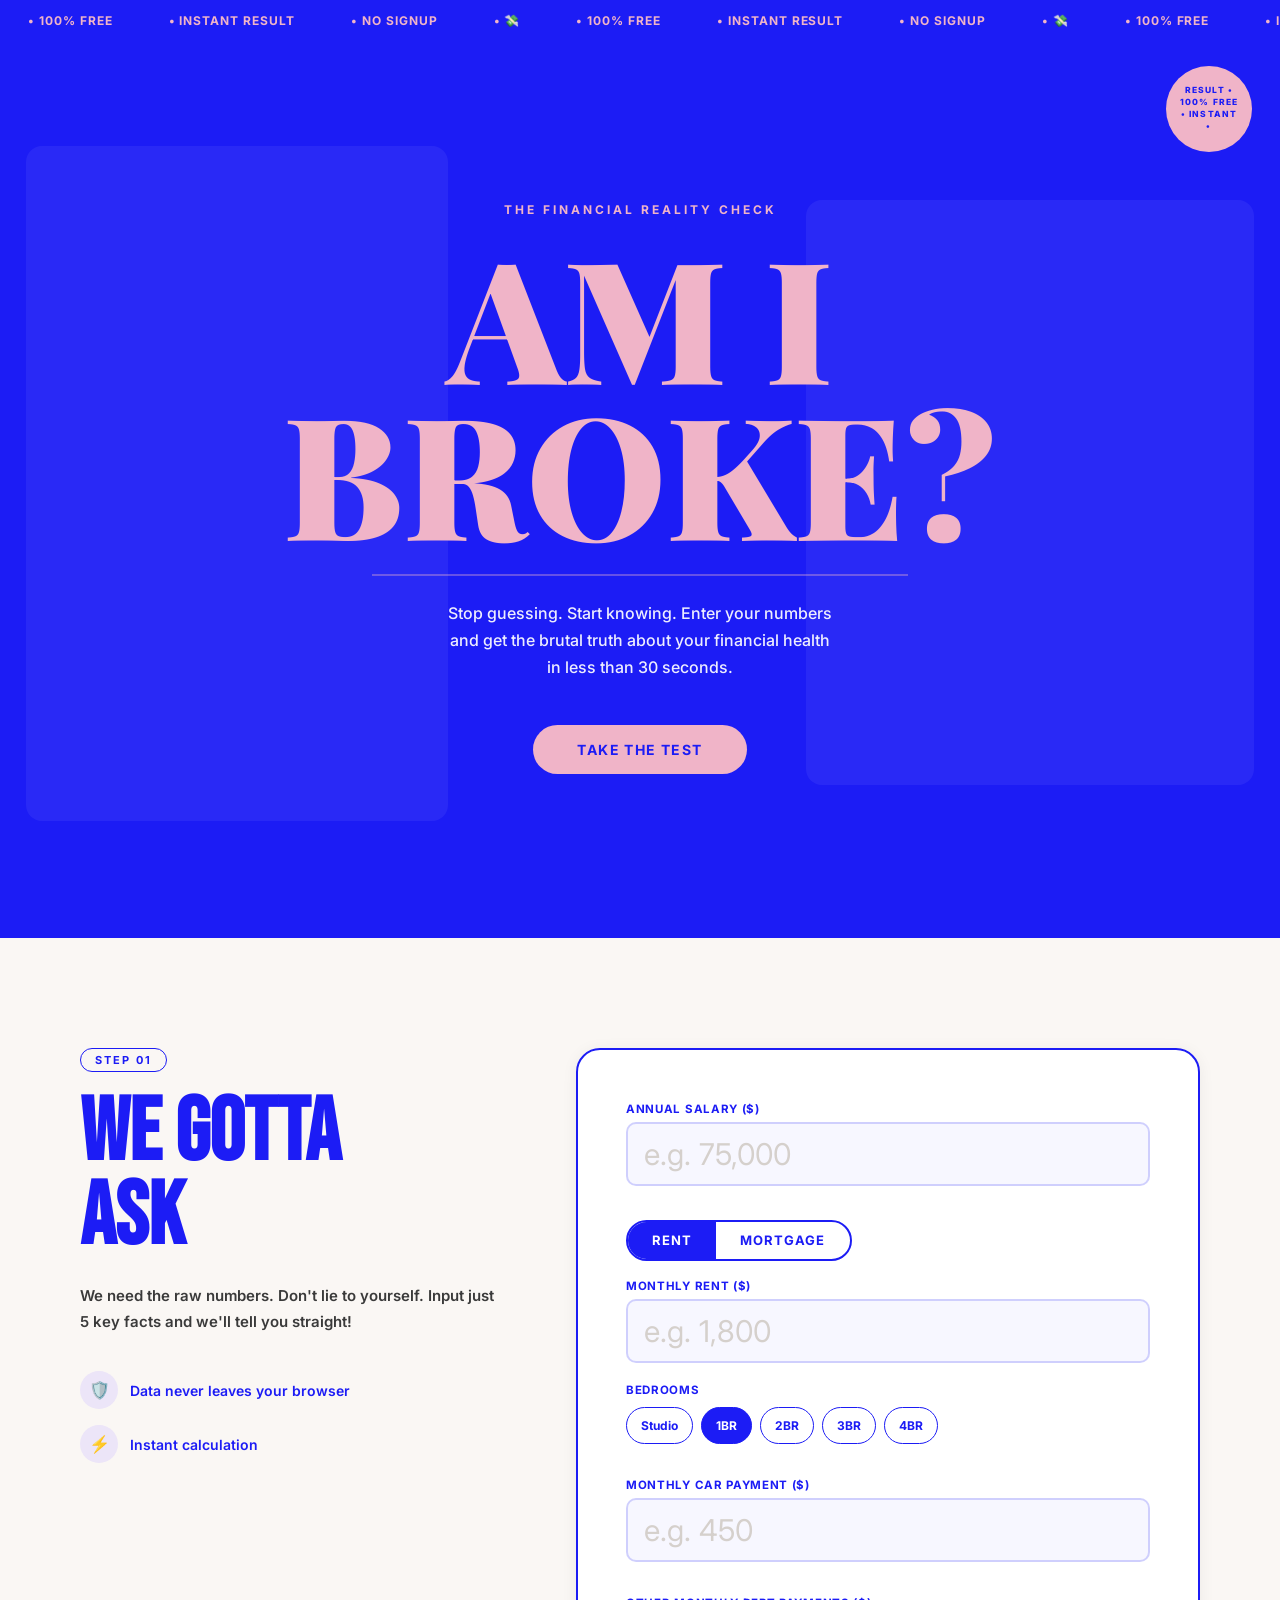
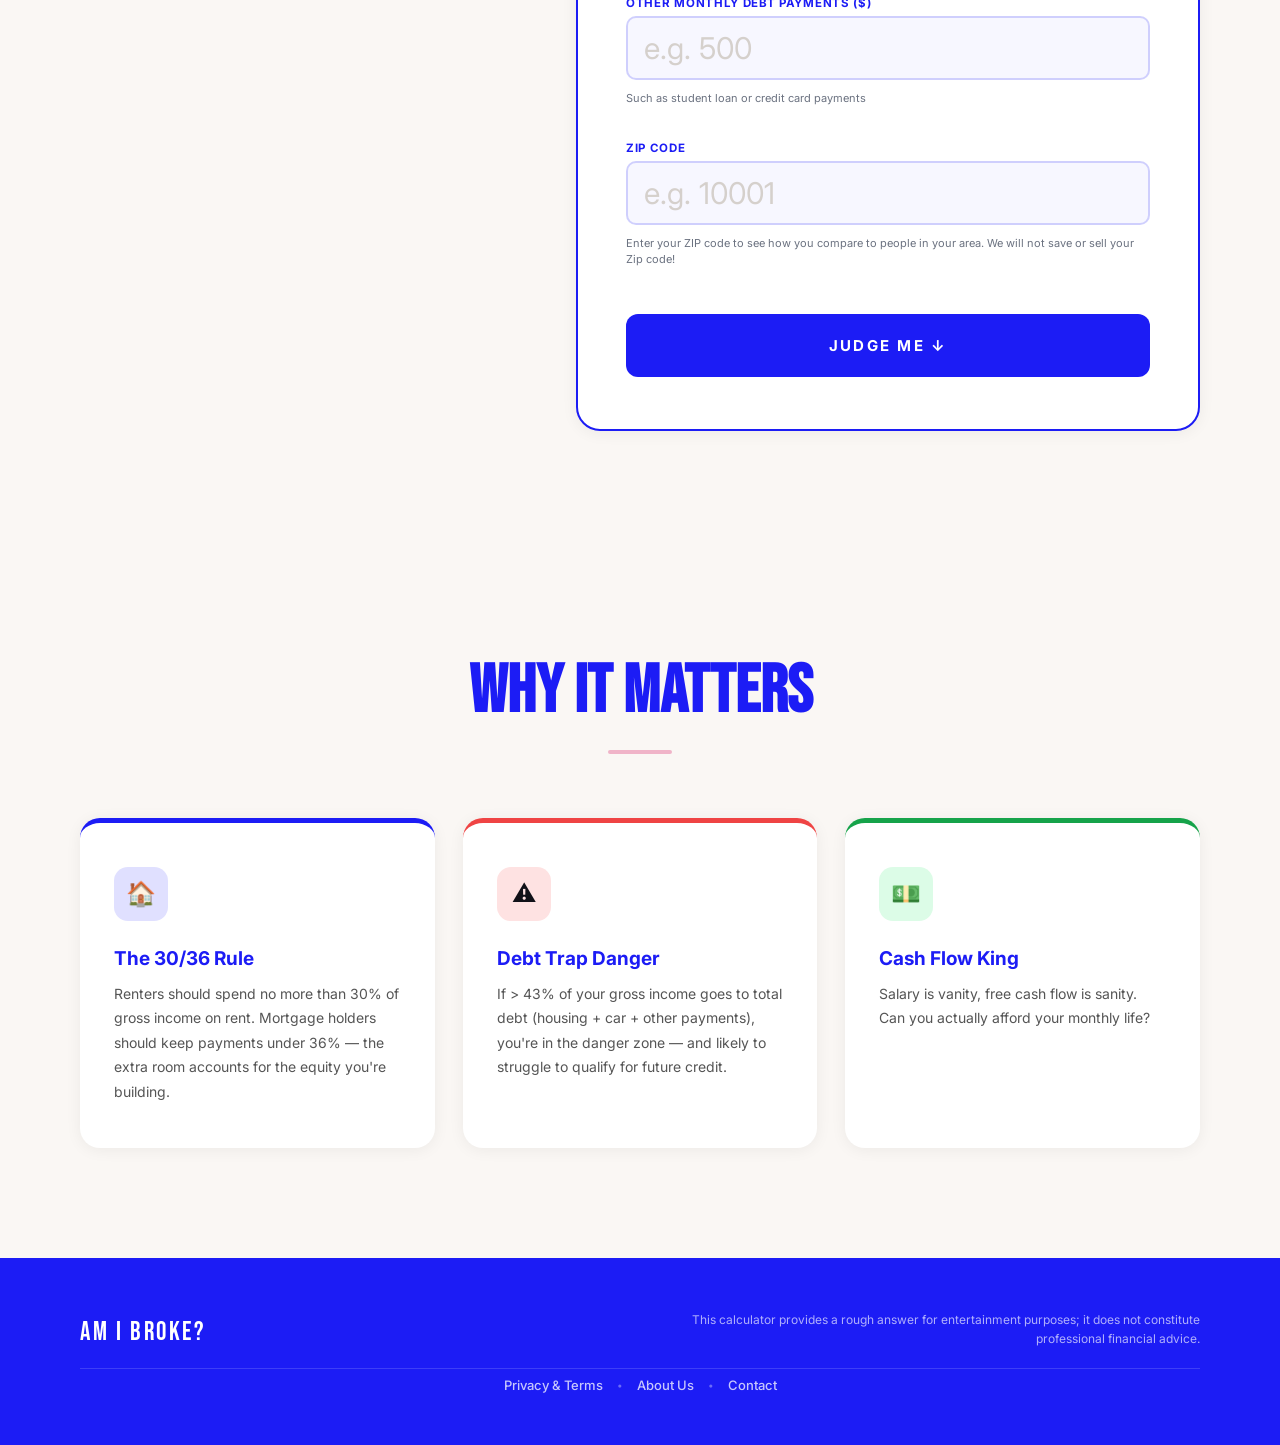
==== commit e30e4a3a: "V14_03.19.26 Fix mobile responsiveness across hero, results, form, and Why It Matters. - Hero title:" ====
--- a/index.html
+++ b/index.html
@@ -5,7 +5,7 @@
   <meta name="viewport" content="width=device-width, initial-scale=1.0">
   <title>Home | Am I Broke?</title>
   <meta name="description" content="Stop guessing. Start knowing. Enter your numbers and get the brutal truth about your financial health in less than 30 seconds.">
-  <link rel="stylesheet" href="css/style.css?v=12">
+  <link rel="stylesheet" href="css/style.css?v=14">
 </head>
 <body>
 
--- a/css/style.css
+++ b/css/style.css
@@ -132,7 +132,7 @@
 
 .hero-title {
   font-family: 'Playfair Display', serif;
-  font-size: clamp(90px, 16vw, 170px);
+  font-size: clamp(52px, 16vw, 170px);
   font-weight: 900;
   color: var(--pink);
   line-height: 0.92;
@@ -376,7 +376,7 @@
 }
 
 .housing-toggle__btn {
-  padding: 8px 24px;
+  padding: 12px 24px;
   font-family: 'Inter', sans-serif;
   font-weight: 700;
   font-size: 13px;
@@ -424,7 +424,7 @@
 }
 
 .br-btn {
-  padding: 6px 14px;
+  padding: 10px 14px;
   border: 1.5px solid var(--blue);
   border-radius: 20px;
   background: transparent;
@@ -559,7 +559,7 @@
 
 .verdict__title {
   font-family: 'Bebas Neue', sans-serif;
-  font-size: clamp(60px, 12vw, 110px);
+  font-size: clamp(40px, 12vw, 110px);
   line-height: 0.95;
   margin-bottom: 16px;
 }
@@ -930,11 +930,173 @@
   color: var(--gray);
 }
 
+/* ---- Next Steps action paths ---- */
+.next-steps {
+  margin-top: 48px;
+  padding-top: 40px;
+  border-top: 2px solid rgba(28, 28, 245, 0.08);
+  text-align: center;
+}
+
+.next-steps__title {
+  font-family: 'Bebas Neue', sans-serif;
+  font-size: clamp(32px, 5vw, 48px);
+  color: var(--blue);
+  margin: 12px 0 8px;
+}
+
+.next-steps__subtitle {
+  font-size: 15px;
+  color: var(--gray);
+  margin-bottom: 32px;
+}
+
+.next-steps__cards {
+  display: flex;
+  flex-direction: column;
+  gap: 20px;
+  text-align: left;
+}
+
+.action-card {
+  background: var(--white);
+  border-radius: 16px;
+  padding: 28px 28px 24px;
+  border: 2px solid rgba(28, 28, 245, 0.10);
+  border-top: 5px solid var(--blue);
+  transition: transform 0.22s ease, box-shadow 0.22s ease;
+}
+
+.action-card:hover {
+  transform: translateY(-4px);
+  box-shadow: 0 12px 36px rgba(0, 0, 0, 0.09);
+}
+
+.action-card--housing { border-top-color: var(--blue); }
+.action-card--car     { border-top-color: #f59e0b; }
+.action-card--debt    { border-top-color: #ef4444; }
+.action-card--budget  { border-top-color: #8b5cf6; }
+.action-card--wealth  { border-top-color: #16a34a; }
+
+.action-card__header {
+  display: flex;
+  gap: 14px;
+  align-items: flex-start;
+}
+
+.action-card__icon {
+  font-size: 28px;
+  flex-shrink: 0;
+  line-height: 1.2;
+}
+
+.action-card__title {
+  font-size: 16px;
+  font-weight: 700;
+  color: var(--dark);
+}
+
+.action-card__subtitle {
+  font-size: 13px;
+  color: var(--gray);
+  margin-top: 4px;
+}
+
+.action-card__tips {
+  list-style: none;
+  margin: 18px 0;
+  padding: 0;
+}
+
+.action-card__tips li {
+  font-size: 13px;
+  line-height: 1.65;
+  color: var(--gray);
+  padding: 5px 0 5px 24px;
+  position: relative;
+}
+
+.action-card__tips li::before {
+  content: '→';
+  position: absolute;
+  left: 0;
+  color: var(--blue);
+  font-weight: 700;
+}
+
+.action-card__resource {
+  display: flex;
+  align-items: center;
+  gap: 14px;
+  background: rgba(28, 28, 245, 0.04);
+  border: 1.5px solid rgba(28, 28, 245, 0.12);
+  border-radius: 10px;
+  padding: 14px 16px;
+  text-decoration: none;
+  color: var(--dark);
+  transition: background 0.2s, border-color 0.2s;
+}
+
+.action-card__resource:hover {
+  background: rgba(28, 28, 245, 0.08);
+  border-color: var(--blue);
+}
+
+.action-card__resource-icon {
+  font-size: 22px;
+  flex-shrink: 0;
+}
+
+.action-card__resource-title {
+  font-size: 13px;
+  font-weight: 700;
+}
+
+.action-card__resource-desc {
+  font-size: 12px;
+  color: var(--gray);
+  margin-top: 2px;
+}
+
+.action-card__resource-cta {
+  font-size: 11px;
+  font-weight: 800;
+  letter-spacing: 0.1em;
+  color: var(--blue);
+  white-space: nowrap;
+  margin-left: auto;
+}
+
 @media (max-width: 600px) {
   .results-section    { padding: 60px 24px; }
   .verdict            { padding: 36px 24px; }
   .result-stats       { grid-template-columns: 1fr; }
   .result-test        { grid-template-columns: auto 1fr auto; gap: 12px; }
+  .action-card__resource { flex-direction: column; text-align: center; gap: 8px; }
+  .action-card__resource-cta { margin-left: 0; }
+  .hero-badge         { display: none; }
+  .hero-panel--left,
+  .hero-panel--right  { display: none; }
+  .why-section        { padding: 70px 24px; }
+  .why-card           { padding: 28px 22px; }
+}
+
+/* Bar charts: stack label+amount on top, full-width bar below */
+@media (max-width: 500px) {
+  .rent-chart__row,
+  .car-chart__row {
+    grid-template-columns: 1fr auto;
+    gap: 4px 8px;
+  }
+
+  .rent-chart__row-label,
+  .car-chart__row-label  { grid-row: 1; grid-column: 1; }
+
+  .rent-chart__row-amount,
+  .car-chart__row-amount { grid-row: 1; grid-column: 2; font-size: 15px; min-width: unset; }
+
+  .rent-chart__track,
+  .car-chart__track      { grid-row: 2; grid-column: 1 / -1; }
 }
 
 /* ============================================
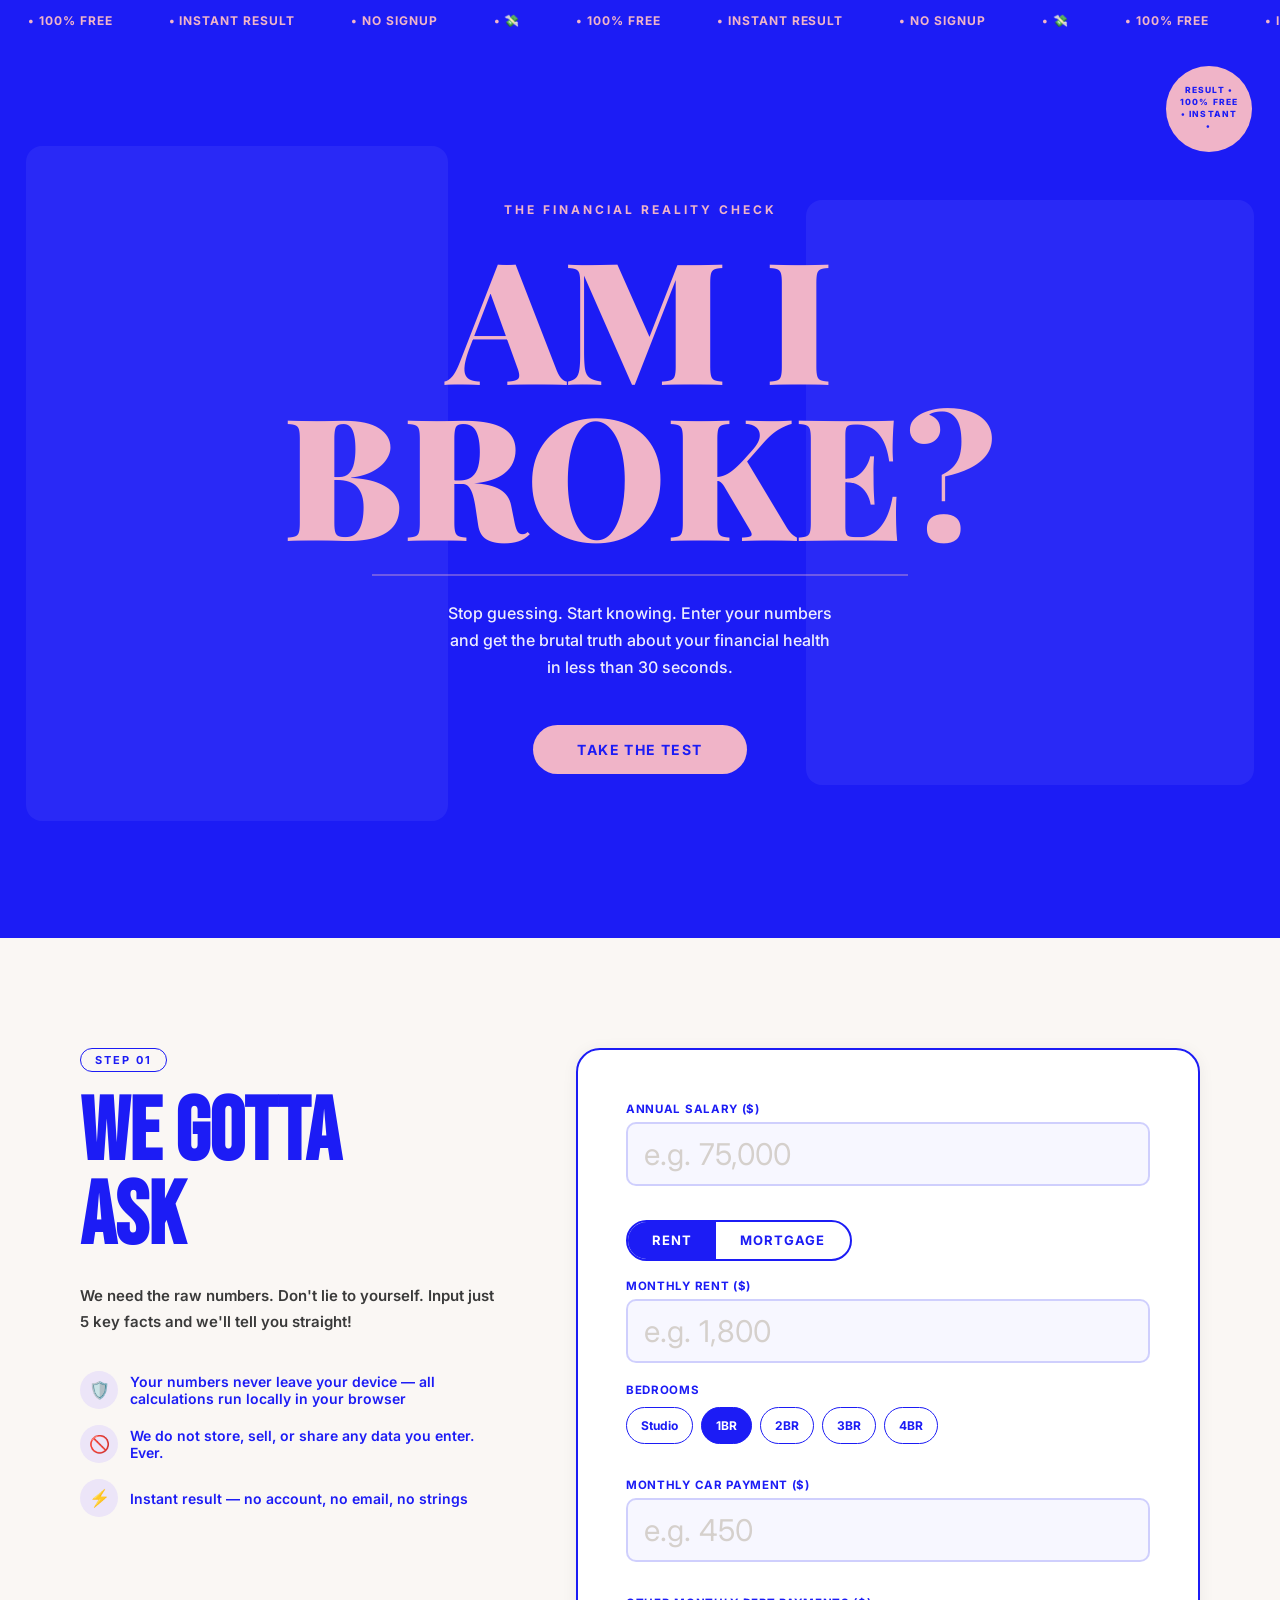
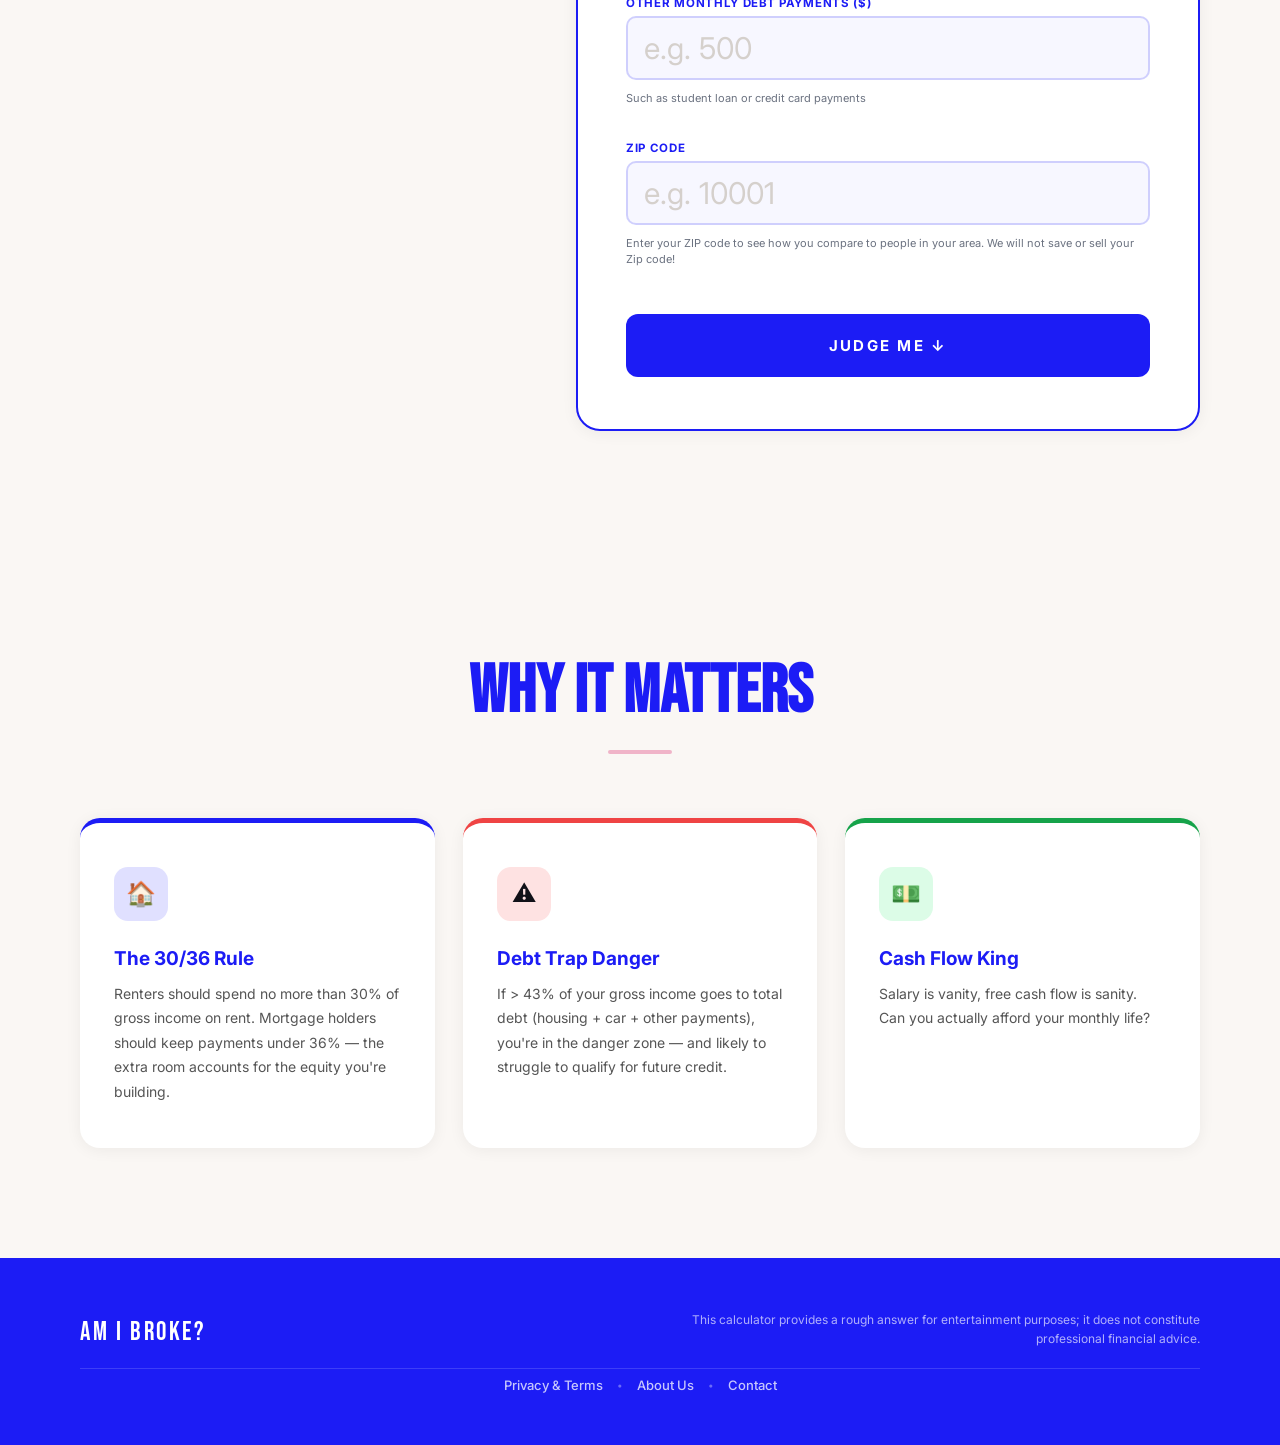
==== commit efd30c84: "V18_03.19.26 Strengthen privacy messaging in the calculator intro section. Expand trust list from 2 " ====
--- a/index.html
+++ b/index.html
@@ -5,6 +5,22 @@
   <meta name="viewport" content="width=device-width, initial-scale=1.0">
   <title>Home | Am I Broke?</title>
   <meta name="description" content="Stop guessing. Start knowing. Enter your numbers and get the brutal truth about your financial health in less than 30 seconds.">
+
+  <!-- Open Graph / iMessage / social preview -->
+  <meta property="og:type"        content="website">
+  <meta property="og:url"         content="https://amibroke.net/">
+  <meta property="og:title"       content="Am I Broke? — The Financial Reality Check">
+  <meta property="og:description" content="Enter 5 numbers. Get an instant, honest verdict on your financial health. Free, no signup, no data stored.">
+  <meta property="og:image"       content="https://amibroke.net/images/og-preview.png">
+  <meta property="og:image:width"  content="1200">
+  <meta property="og:image:height" content="630">
+
+  <!-- Twitter / X card -->
+  <meta name="twitter:card"        content="summary_large_image">
+  <meta name="twitter:title"       content="Am I Broke? — The Financial Reality Check">
+  <meta name="twitter:description" content="Enter 5 numbers. Get an instant, honest verdict on your financial health.">
+  <meta name="twitter:image"       content="https://amibroke.net/images/og-preview.png">
+
   <link rel="stylesheet" href="css/style.css?v=14">
 </head>
 <body>
@@ -53,11 +69,15 @@
         <ul class="trust-list">
           <li>
             <span class="trust-icon">🛡️</span>
-            <span>Data never leaves your browser</span>
+            <span>Your numbers never leave your device — all calculations run locally in your browser</span>
+          </li>
+          <li>
+            <span class="trust-icon">🚫</span>
+            <span>We do not store, sell, or share any data you enter. Ever.</span>
           </li>
           <li>
             <span class="trust-icon">⚡</span>
-            <span>Instant calculation</span>
+            <span>Instant result — no account, no email, no strings</span>
           </li>
         </ul>
       </div>
--- a/css/style.css
+++ b/css/style.css
@@ -1243,9 +1243,33 @@
 /* ============================================
    SECONDARY PAGES (About, Contact, Privacy)
    ============================================ */
+.page-nav {
+  background: var(--blue);
+  padding: 16px 40px;
+  display: flex;
+  align-items: center;
+}
+
+.page-nav__back {
+  display: inline-flex;
+  align-items: center;
+  gap: 8px;
+  color: var(--pink);
+  font-family: 'Inter', sans-serif;
+  font-size: 13px;
+  font-weight: 700;
+  letter-spacing: 0.05em;
+  text-decoration: none;
+  text-transform: uppercase;
+  opacity: 0.85;
+  transition: opacity 0.18s ease;
+}
+
+.page-nav__back:hover { opacity: 1; }
+
 .page-hero {
   background: var(--blue);
-  padding: 100px 60px 80px;
+  padding: 60px 60px 80px;
   text-align: center;
 }
 
